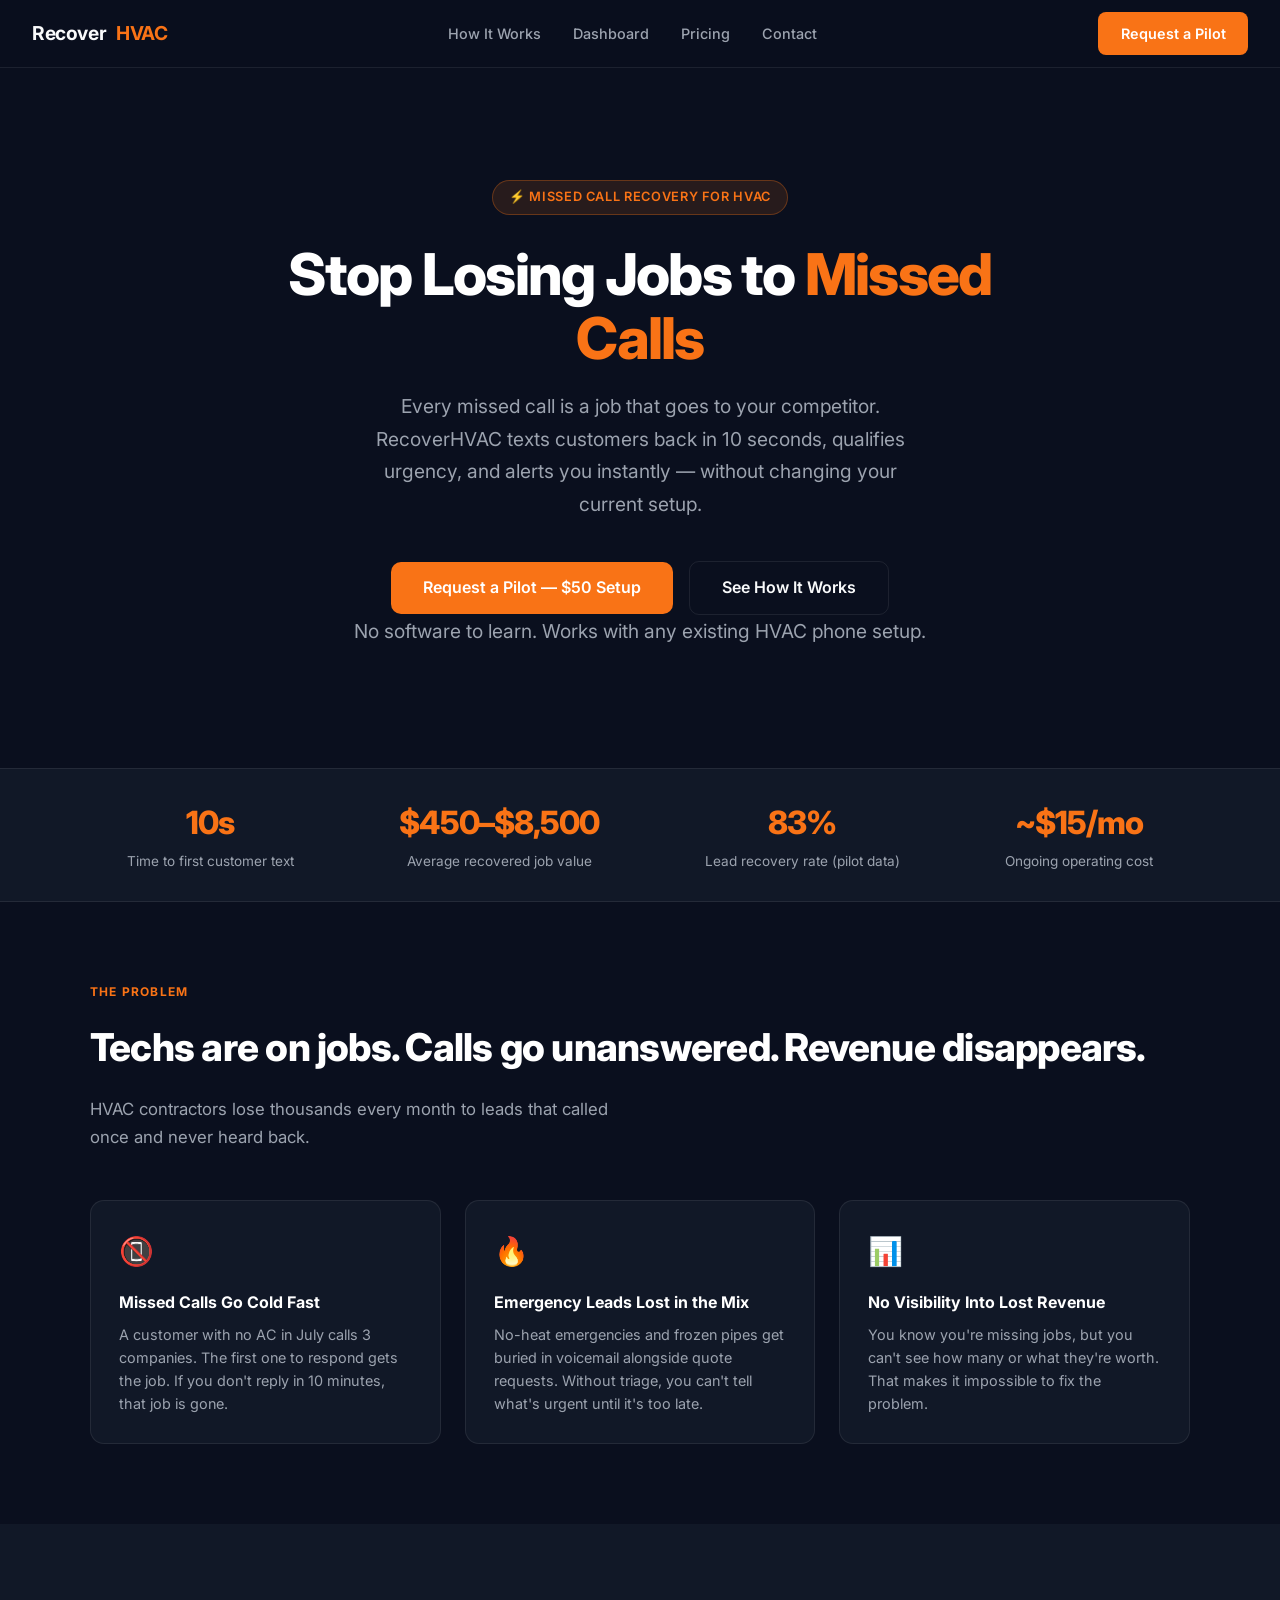
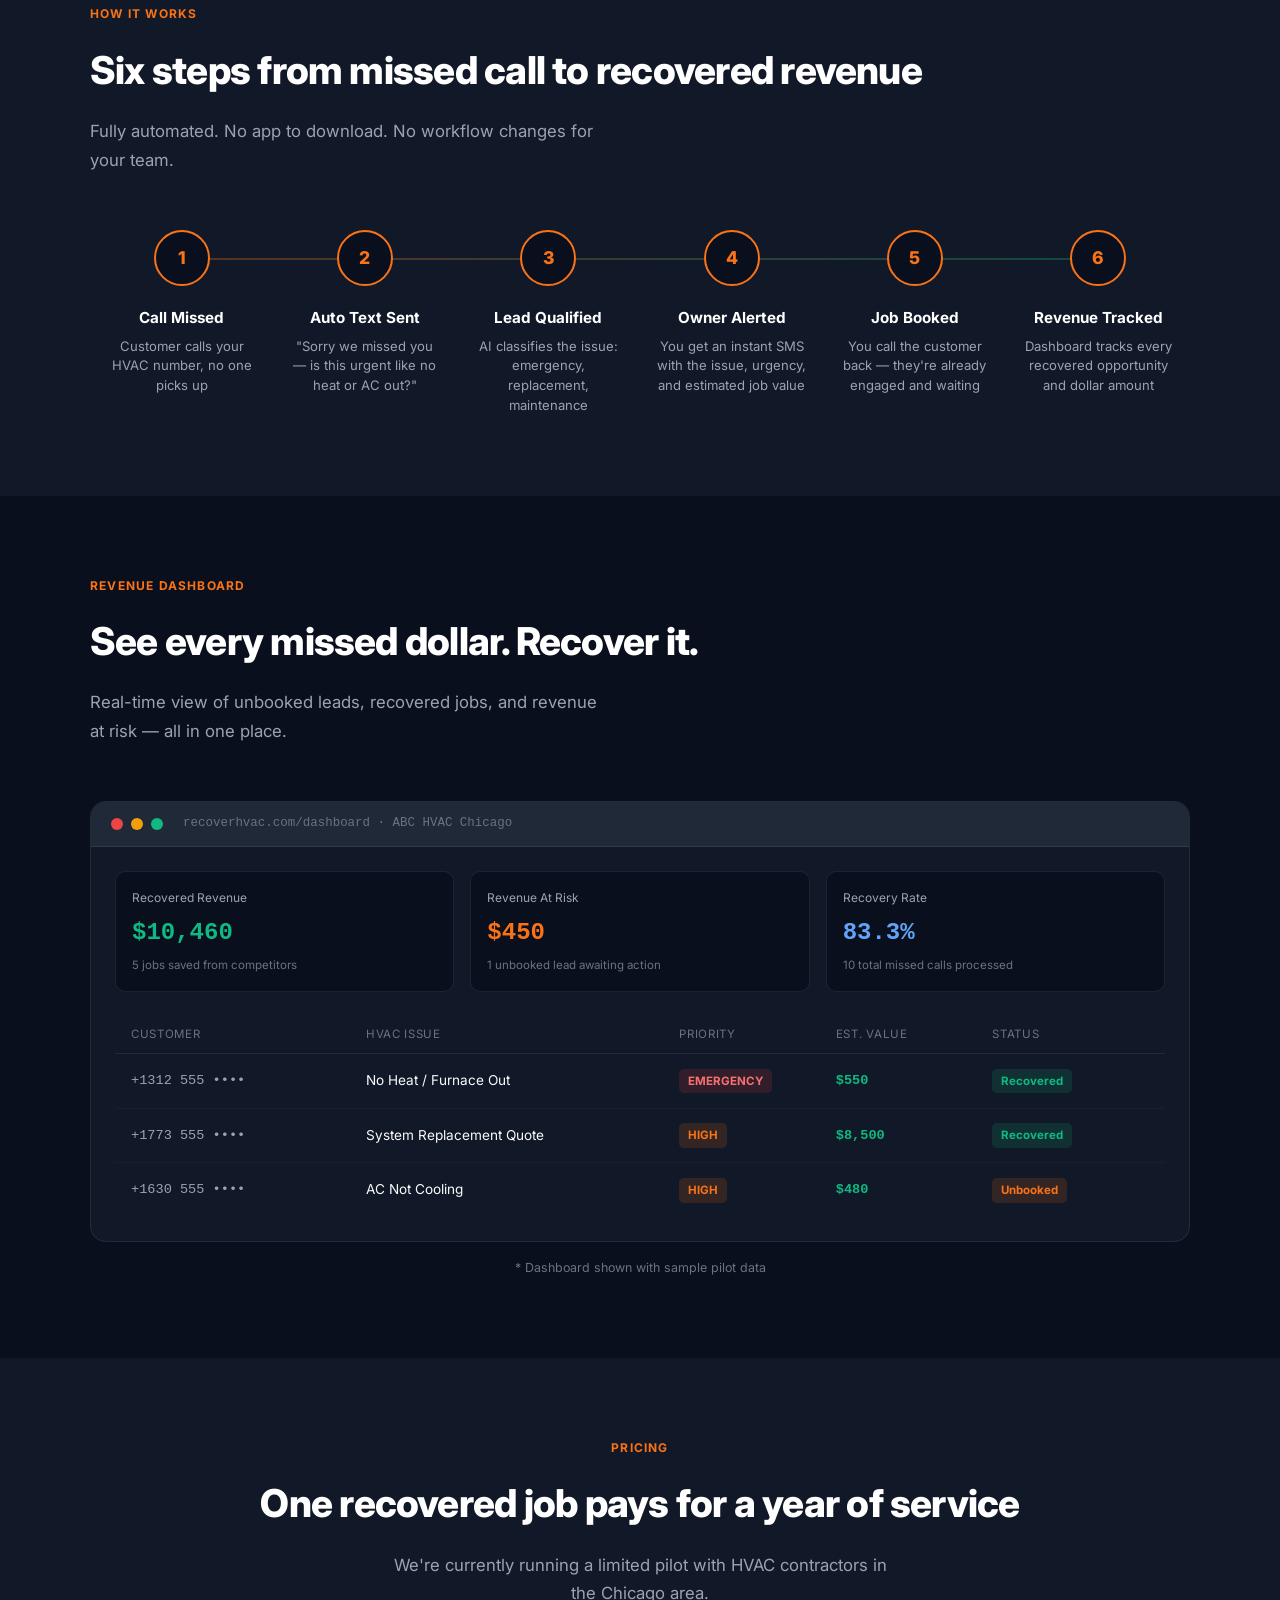
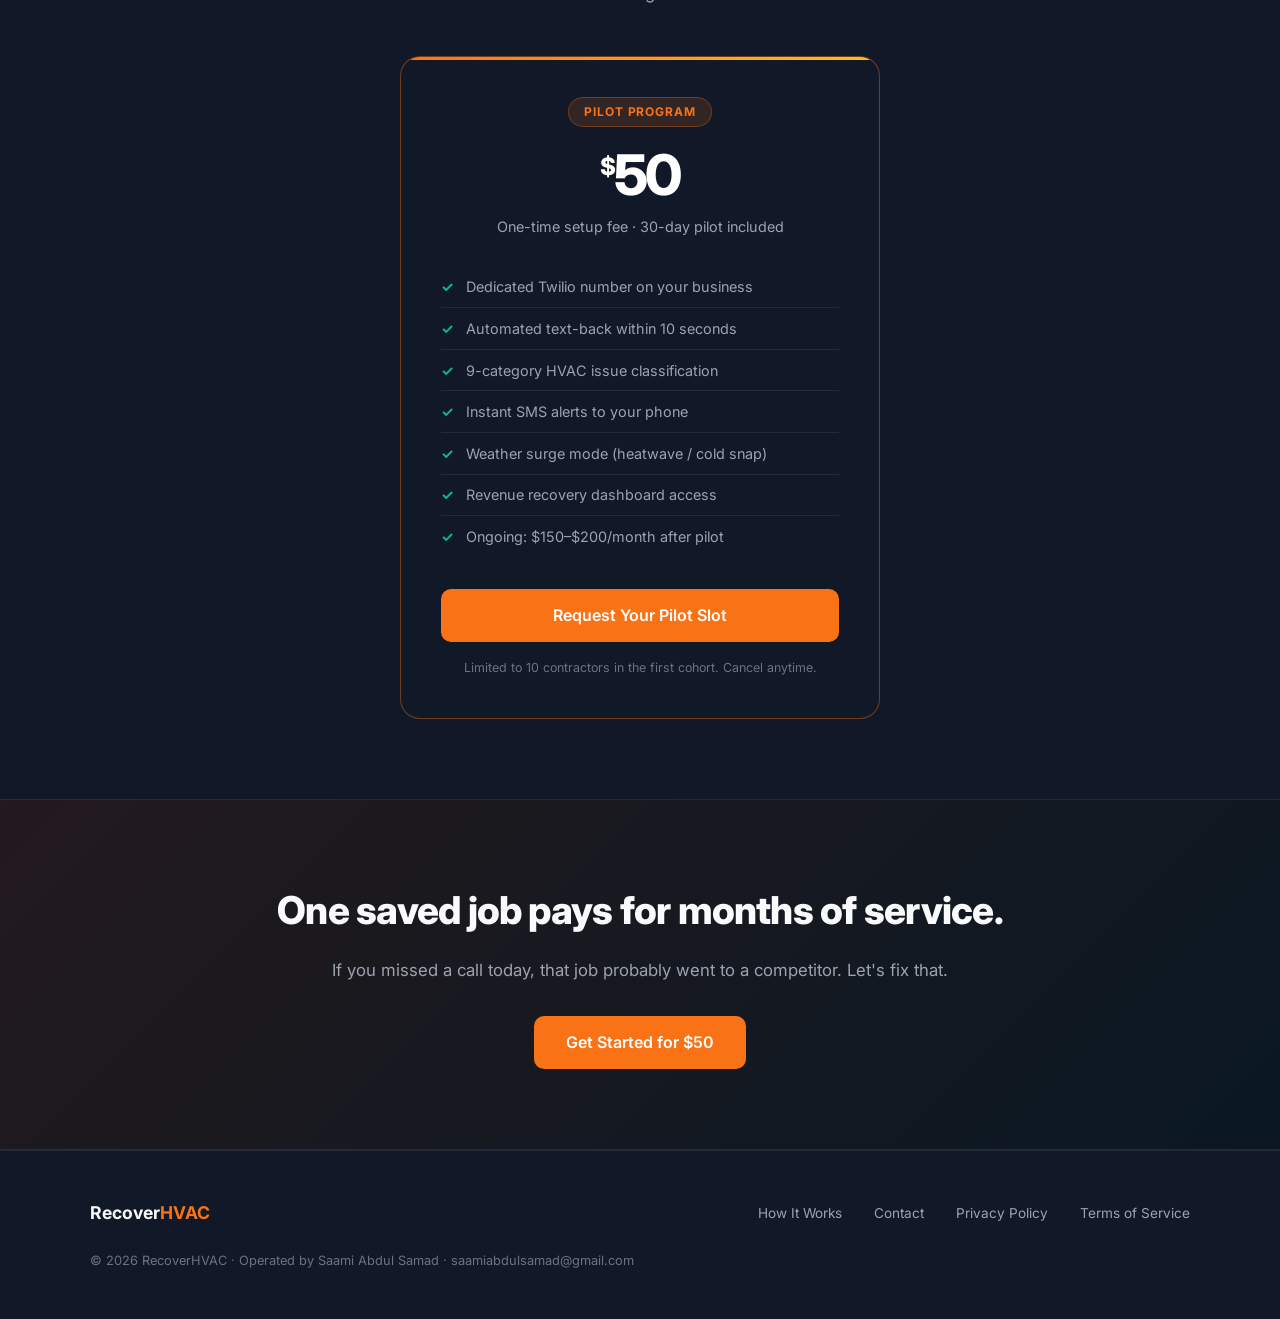
==== index.html @ 6b8c9f1f "Initial commit: RecoverHVAC marketing site" ====
<!DOCTYPE html>
<html lang="en">
<head>
  <meta charset="UTF-8">
  <meta name="viewport" content="width=device-width, initial-scale=1.0">
  <title>RecoverHVAC — Stop Losing Jobs to Missed Calls</title>
  <meta name="description" content="Automated missed call recovery and lead triage for HVAC contractors. Text customers back in 10 seconds, qualify urgency, and track recovered revenue.">
  <link rel="preconnect" href="https://fonts.googleapis.com">
  <link rel="preconnect" href="https://fonts.gstatic.com" crossorigin>
  <link href="https://fonts.googleapis.com/css2?family=Inter:wght@400;500;600;700;800&display=swap" rel="stylesheet">
  <link rel="stylesheet" href="css/style.css">
</head>
<body>

<!-- NAV -->
<nav>
  <a href="/" class="nav-logo">Recover<span class="dot">HVAC</span></a>
  <ul class="nav-links">
    <li><a href="#how-it-works">How It Works</a></li>
    <li><a href="#dashboard">Dashboard</a></li>
    <li><a href="#pricing">Pricing</a></li>
    <li><a href="contact.html">Contact</a></li>
  </ul>
  <a href="contact.html" class="btn btn-primary">Request a Pilot</a>
</nav>

<!-- HERO -->
<section class="hero">
  <div class="hero-badge">⚡ Missed Call Recovery for HVAC</div>
  <h1>Stop Losing Jobs to <span>Missed Calls</span></h1>
  <p>Every missed call is a job that goes to your competitor. RecoverHVAC texts customers back in 10 seconds, qualifies urgency, and alerts you instantly — without changing your current setup.</p>
  <div class="hero-cta">
    <a href="contact.html" class="btn btn-primary btn-lg">Request a Pilot — $50 Setup</a>
    <a href="#how-it-works" class="btn btn-outline btn-lg">See How It Works</a>
  </div>
  <p class="hero-note">No software to learn. Works with any existing HVAC phone setup.</p>
</section>

<!-- STATS -->
<div class="stats-bar">
  <div class="stats-inner">
    <div class="stat">
      <div class="stat-value">10s</div>
      <div class="stat-label">Time to first customer text</div>
    </div>
    <div class="stat">
      <div class="stat-value">$450–$8,500</div>
      <div class="stat-label">Average recovered job value</div>
    </div>
    <div class="stat">
      <div class="stat-value">83%</div>
      <div class="stat-label">Lead recovery rate (pilot data)</div>
    </div>
    <div class="stat">
      <div class="stat-value">~$15/mo</div>
      <div class="stat-label">Ongoing operating cost</div>
    </div>
  </div>
</div>

<!-- PROBLEM -->
<section>
  <div class="container">
    <p class="section-label">The Problem</p>
    <h2 class="section-title">Techs are on jobs. Calls go unanswered. Revenue disappears.</h2>
    <p class="section-sub">HVAC contractors lose thousands every month to leads that called once and never heard back.</p>

    <div class="problem-grid">
      <div class="problem-card">
        <div class="problem-icon">📵</div>
        <h3>Missed Calls Go Cold Fast</h3>
        <p>A customer with no AC in July calls 3 companies. The first one to respond gets the job. If you don't reply in 10 minutes, that job is gone.</p>
      </div>
      <div class="problem-card">
        <div class="problem-icon">🔥</div>
        <h3>Emergency Leads Lost in the Mix</h3>
        <p>No-heat emergencies and frozen pipes get buried in voicemail alongside quote requests. Without triage, you can't tell what's urgent until it's too late.</p>
      </div>
      <div class="problem-card">
        <div class="problem-icon">📊</div>
        <h3>No Visibility Into Lost Revenue</h3>
        <p>You know you're missing jobs, but you can't see how many or what they're worth. That makes it impossible to fix the problem.</p>
      </div>
    </div>
  </div>
</section>

<!-- HOW IT WORKS -->
<section class="how-bg" id="how-it-works">
  <div class="container">
    <p class="section-label">How It Works</p>
    <h2 class="section-title">Six steps from missed call to recovered revenue</h2>
    <p class="section-sub">Fully automated. No app to download. No workflow changes for your team.</p>

    <div class="steps">
      <div class="step">
        <div class="step-num">1</div>
        <h3>Call Missed</h3>
        <p>Customer calls your HVAC number, no one picks up</p>
      </div>
      <div class="step">
        <div class="step-num">2</div>
        <h3>Auto Text Sent</h3>
        <p>"Sorry we missed you — is this urgent like no heat or AC out?"</p>
      </div>
      <div class="step">
        <div class="step-num">3</div>
        <h3>Lead Qualified</h3>
        <p>AI classifies the issue: emergency, replacement, maintenance</p>
      </div>
      <div class="step">
        <div class="step-num">4</div>
        <h3>Owner Alerted</h3>
        <p>You get an instant SMS with the issue, urgency, and estimated job value</p>
      </div>
      <div class="step">
        <div class="step-num">5</div>
        <h3>Job Booked</h3>
        <p>You call the customer back — they're already engaged and waiting</p>
      </div>
      <div class="step">
        <div class="step-num">6</div>
        <h3>Revenue Tracked</h3>
        <p>Dashboard tracks every recovered opportunity and dollar amount</p>
      </div>
    </div>
  </div>
</section>

<!-- DASHBOARD PREVIEW -->
<section id="dashboard">
  <div class="container">
    <p class="section-label">Revenue Dashboard</p>
    <h2 class="section-title">See every missed dollar. Recover it.</h2>
    <p class="section-sub">Real-time view of unbooked leads, recovered jobs, and revenue at risk — all in one place.</p>

    <div class="dashboard-preview">
      <div class="dashboard-bar">
        <div class="dot-red"></div>
        <div class="dot-yellow"></div>
        <div class="dot-green"></div>
        <span class="dashboard-url">recoverhvac.com/dashboard · ABC HVAC Chicago</span>
      </div>
      <div class="dashboard-content">
        <div class="dash-metrics">
          <div class="dash-metric">
            <div class="dash-metric-label">Recovered Revenue</div>
            <div class="dash-metric-value green">$10,460</div>
            <div class="dash-metric-sub">5 jobs saved from competitors</div>
          </div>
          <div class="dash-metric">
            <div class="dash-metric-label">Revenue At Risk</div>
            <div class="dash-metric-value orange">$450</div>
            <div class="dash-metric-sub">1 unbooked lead awaiting action</div>
          </div>
          <div class="dash-metric">
            <div class="dash-metric-label">Recovery Rate</div>
            <div class="dash-metric-value blue">83.3%</div>
            <div class="dash-metric-sub">10 total missed calls processed</div>
          </div>
        </div>

        <div class="dash-table-header">
          <span>Customer</span>
          <span>HVAC Issue</span>
          <span>Priority</span>
          <span>Est. Value</span>
          <span>Status</span>
        </div>
        <div class="dash-row">
          <span class="dash-phone">+1312 555 ••••</span>
          <span>No Heat / Furnace Out</span>
          <span><span class="tag tag-emergency">EMERGENCY</span></span>
          <span class="dash-value">$550</span>
          <span><span class="tag tag-recovered">Recovered</span></span>
        </div>
        <div class="dash-row">
          <span class="dash-phone">+1773 555 ••••</span>
          <span>System Replacement Quote</span>
          <span><span class="tag tag-high">HIGH</span></span>
          <span class="dash-value">$8,500</span>
          <span><span class="tag tag-recovered">Recovered</span></span>
        </div>
        <div class="dash-row">
          <span class="dash-phone">+1630 555 ••••</span>
          <span>AC Not Cooling</span>
          <span><span class="tag tag-high">HIGH</span></span>
          <span class="dash-value">$480</span>
          <span><span class="tag tag-unbooked">Unbooked</span></span>
        </div>
      </div>
    </div>
    <p class="demo-label">* Dashboard shown with sample pilot data</p>
  </div>
</section>

<!-- PRICING -->
<section id="pricing" style="background: var(--navy-2);">
  <div class="container" style="text-align:center;">
    <p class="section-label">Pricing</p>
    <h2 class="section-title">One recovered job pays for a year of service</h2>
    <p class="section-sub" style="margin:0 auto;">We're currently running a limited pilot with HVAC contractors in the Chicago area.</p>

    <div class="pricing-card">
      <div class="pricing-badge">Pilot Program</div>
      <div class="pricing-price"><sup>$</sup>50</div>
      <p class="pricing-desc">One-time setup fee · 30-day pilot included</p>
      <ul class="pricing-features">
        <li>Dedicated Twilio number on your business</li>
        <li>Automated text-back within 10 seconds</li>
        <li>9-category HVAC issue classification</li>
        <li>Instant SMS alerts to your phone</li>
        <li>Weather surge mode (heatwave / cold snap)</li>
        <li>Revenue recovery dashboard access</li>
        <li>Ongoing: $150–$200/month after pilot</li>
      </ul>
      <a href="contact.html" class="btn btn-primary btn-lg" style="width:100%;text-align:center;display:block;">Request Your Pilot Slot</a>
      <p class="pricing-note">Limited to 10 contractors in the first cohort. Cancel anytime.</p>
    </div>
  </div>
</section>

<!-- CTA -->
<section class="cta-section">
  <div class="container">
    <h2>One saved job pays for months of service.</h2>
    <p>If you missed a call today, that job probably went to a competitor. Let's fix that.</p>
    <a href="contact.html" class="btn btn-primary btn-lg">Get Started for $50</a>
  </div>
</section>

<!-- FOOTER -->
<footer>
  <div class="footer-inner">
    <div class="footer-logo">Recover<span style="color:var(--orange)">HVAC</span></div>
    <ul class="footer-links">
      <li><a href="#how-it-works">How It Works</a></li>
      <li><a href="contact.html">Contact</a></li>
      <li><a href="privacy.html">Privacy Policy</a></li>
      <li><a href="terms.html">Terms of Service</a></li>
    </ul>
    <p class="footer-copy">© 2026 RecoverHVAC · Operated by Saami Abdul Samad · saamiabdulsamad@gmail.com</p>
  </div>
</footer>

</body>
</html>
---- css/style.css ----
/* RecoverHVAC — Professional SaaS Stylesheet */

:root {
  --navy: #0a0f1e;
  --navy-2: #111827;
  --navy-3: #1f2937;
  --border: rgba(255,255,255,0.08);
  --orange: #f97316;
  --orange-dark: #ea6c0a;
  --green: #10b981;
  --text: #f9fafb;
  --muted: #9ca3af;
  --subtle: #6b7280;
}

*, *::before, *::after { box-sizing: border-box; margin: 0; padding: 0; }

html { scroll-behavior: smooth; }

body {
  background: var(--navy);
  color: var(--text);
  font-family: 'Inter', -apple-system, BlinkMacSystemFont, 'Segoe UI', sans-serif;
  font-size: 16px;
  line-height: 1.6;
}

a { color: inherit; text-decoration: none; }
img { max-width: 100%; display: block; }

/* ── NAV ── */
nav {
  position: sticky;
  top: 0;
  z-index: 100;
  background: rgba(10,15,30,0.92);
  backdrop-filter: blur(16px);
  border-bottom: 1px solid var(--border);
  padding: 0 2rem;
  height: 68px;
  display: flex;
  align-items: center;
  justify-content: space-between;
}

.nav-logo {
  display: flex;
  align-items: center;
  gap: 0.6rem;
  font-size: 1.2rem;
  font-weight: 700;
  letter-spacing: -0.02em;
}

.nav-logo .dot { color: var(--orange); }

.nav-links {
  display: flex;
  align-items: center;
  gap: 2rem;
  list-style: none;
}

.nav-links a {
  color: var(--muted);
  font-size: 0.9rem;
  font-weight: 500;
  transition: color 0.2s;
}

.nav-links a:hover { color: var(--text); }

.btn {
  display: inline-block;
  padding: 0.6rem 1.4rem;
  border-radius: 8px;
  font-size: 0.9rem;
  font-weight: 600;
  cursor: pointer;
  transition: all 0.2s;
  border: none;
}

.btn-primary {
  background: var(--orange);
  color: #fff;
}

.btn-primary:hover { background: var(--orange-dark); transform: translateY(-1px); }

.btn-outline {
  background: transparent;
  border: 1px solid var(--border);
  color: var(--text);
}

.btn-outline:hover { border-color: rgba(255,255,255,0.25); }

.btn-lg {
  padding: 0.85rem 2rem;
  font-size: 1rem;
  border-radius: 10px;
}

/* ── HERO ── */
.hero {
  text-align: center;
  padding: 7rem 2rem 5rem;
  max-width: 860px;
  margin: 0 auto;
}

.hero-badge {
  display: inline-flex;
  align-items: center;
  gap: 0.5rem;
  background: rgba(249,115,22,0.12);
  border: 1px solid rgba(249,115,22,0.3);
  color: var(--orange);
  padding: 0.4rem 1rem;
  border-radius: 999px;
  font-size: 0.8rem;
  font-weight: 600;
  margin-bottom: 1.75rem;
  text-transform: uppercase;
  letter-spacing: 0.05em;
}

.hero h1 {
  font-size: clamp(2.4rem, 5vw, 3.6rem);
  font-weight: 800;
  line-height: 1.1;
  letter-spacing: -0.03em;
  margin-bottom: 1.25rem;
  color: #fff;
}

.hero h1 span { color: var(--orange); }

.hero p {
  font-size: 1.2rem;
  color: var(--muted);
  max-width: 580px;
  margin: 0 auto 2.5rem;
  line-height: 1.7;
}

.hero-cta {
  display: flex;
  align-items: center;
  justify-content: center;
  gap: 1rem;
  flex-wrap: wrap;
}

.hero-note {
  margin-top: 1.25rem;
  font-size: 0.8rem;
  color: var(--subtle);
}

/* ── STATS BAR ── */
.stats-bar {
  border-top: 1px solid var(--border);
  border-bottom: 1px solid var(--border);
  background: var(--navy-2);
  padding: 1.75rem 2rem;
}

.stats-inner {
  max-width: 1100px;
  margin: 0 auto;
  display: flex;
  justify-content: space-around;
  flex-wrap: wrap;
  gap: 2rem;
}

.stat {
  text-align: center;
}

.stat-value {
  font-size: 2rem;
  font-weight: 800;
  color: var(--orange);
  letter-spacing: -0.03em;
}

.stat-label {
  font-size: 0.85rem;
  color: var(--muted);
  margin-top: 0.2rem;
}

/* ── SECTIONS ── */
section { padding: 5rem 2rem; }

.container { max-width: 1100px; margin: 0 auto; }

.section-label {
  font-size: 0.75rem;
  font-weight: 700;
  text-transform: uppercase;
  letter-spacing: 0.1em;
  color: var(--orange);
  margin-bottom: 1rem;
}

.section-title {
  font-size: clamp(1.8rem, 3vw, 2.4rem);
  font-weight: 800;
  letter-spacing: -0.02em;
  color: #fff;
  margin-bottom: 1rem;
}

.section-sub {
  font-size: 1.05rem;
  color: var(--muted);
  max-width: 520px;
  line-height: 1.7;
}

/* ── PROBLEM ── */
.problem-grid {
  display: grid;
  grid-template-columns: repeat(auto-fit, minmax(280px, 1fr));
  gap: 1.5rem;
  margin-top: 3rem;
}

.problem-card {
  background: var(--navy-2);
  border: 1px solid var(--border);
  border-radius: 14px;
  padding: 1.75rem;
  transition: border-color 0.2s;
}

.problem-card:hover { border-color: rgba(249,115,22,0.3); }

.problem-icon {
  font-size: 1.75rem;
  margin-bottom: 1rem;
}

.problem-card h3 {
  font-size: 1rem;
  font-weight: 700;
  margin-bottom: 0.5rem;
  color: #fff;
}

.problem-card p {
  font-size: 0.9rem;
  color: var(--muted);
  line-height: 1.6;
}

/* ── HOW IT WORKS ── */
.how-bg { background: var(--navy-2); }

.steps {
  display: grid;
  grid-template-columns: repeat(auto-fit, minmax(160px, 1fr));
  gap: 0;
  margin-top: 3.5rem;
  position: relative;
}

.steps::before {
  content: '';
  position: absolute;
  top: 28px;
  left: 10%;
  right: 10%;
  height: 2px;
  background: linear-gradient(90deg, var(--orange), var(--green));
  opacity: 0.3;
}

.step {
  text-align: center;
  padding: 0 1rem;
  position: relative;
}

.step-num {
  width: 56px;
  height: 56px;
  border-radius: 50%;
  background: var(--navy);
  border: 2px solid var(--orange);
  display: flex;
  align-items: center;
  justify-content: center;
  font-size: 1.1rem;
  font-weight: 800;
  color: var(--orange);
  margin: 0 auto 1.25rem;
  position: relative;
  z-index: 1;
}

.step h3 {
  font-size: 0.95rem;
  font-weight: 700;
  color: #fff;
  margin-bottom: 0.4rem;
}

.step p {
  font-size: 0.82rem;
  color: var(--muted);
  line-height: 1.5;
}

/* ── DASHBOARD PREVIEW ── */
.dashboard-preview {
  margin-top: 3.5rem;
  border: 1px solid var(--border);
  border-radius: 16px;
  overflow: hidden;
  background: var(--navy-2);
}

.dashboard-bar {
  background: var(--navy-3);
  padding: 0.75rem 1.25rem;
  display: flex;
  align-items: center;
  gap: 0.5rem;
  border-bottom: 1px solid var(--border);
}

.dot-red { width: 12px; height: 12px; border-radius: 50%; background: #ef4444; }
.dot-yellow { width: 12px; height: 12px; border-radius: 50%; background: #f59e0b; }
.dot-green { width: 12px; height: 12px; border-radius: 50%; background: #10b981; }

.dashboard-url {
  font-size: 0.78rem;
  color: var(--subtle);
  font-family: monospace;
  margin-left: 0.75rem;
}

.dashboard-content {
  padding: 1.5rem;
}

.dash-metrics {
  display: grid;
  grid-template-columns: repeat(3, 1fr);
  gap: 1rem;
  margin-bottom: 1.5rem;
}

.dash-metric {
  background: var(--navy);
  border: 1px solid var(--border);
  border-radius: 10px;
  padding: 1rem;
}

.dash-metric-label { font-size: 0.75rem; color: var(--muted); margin-bottom: 0.4rem; }
.dash-metric-value { font-size: 1.5rem; font-weight: 800; font-family: monospace; }
.dash-metric-value.green { color: var(--green); }
.dash-metric-value.orange { color: var(--orange); }
.dash-metric-value.blue { color: #60a5fa; }
.dash-metric-sub { font-size: 0.72rem; color: var(--subtle); margin-top: 0.25rem; }

.dash-table-header {
  display: grid;
  grid-template-columns: 1.5fr 2fr 1fr 1fr 1fr;
  padding: 0.6rem 1rem;
  border-bottom: 1px solid var(--border);
  font-size: 0.72rem;
  text-transform: uppercase;
  letter-spacing: 0.06em;
  color: var(--subtle);
}

.dash-row {
  display: grid;
  grid-template-columns: 1.5fr 2fr 1fr 1fr 1fr;
  padding: 0.9rem 1rem;
  border-bottom: 1px solid rgba(255,255,255,0.03);
  font-size: 0.85rem;
  align-items: center;
}

.dash-row:last-child { border-bottom: none; }

.dash-phone { font-family: monospace; color: var(--muted); }

.tag {
  display: inline-block;
  padding: 0.2rem 0.55rem;
  border-radius: 5px;
  font-size: 0.72rem;
  font-weight: 700;
}

.tag-emergency { background: rgba(239,68,68,0.15); color: #f87171; }
.tag-high { background: rgba(249,115,22,0.15); color: var(--orange); }
.tag-med { background: rgba(96,165,250,0.15); color: #60a5fa; }
.tag-recovered { background: rgba(16,185,129,0.15); color: var(--green); }
.tag-unbooked { background: rgba(249,115,22,0.15); color: var(--orange); }

.dash-value { color: var(--green); font-family: monospace; font-weight: 600; }

.demo-label {
  text-align: center;
  margin-top: 1rem;
  font-size: 0.78rem;
  color: var(--subtle);
}

/* ── PRICING ── */
.pricing-card {
  max-width: 480px;
  margin: 3rem auto 0;
  background: var(--navy-2);
  border: 1px solid rgba(249,115,22,0.4);
  border-radius: 20px;
  padding: 2.5rem;
  text-align: center;
  position: relative;
  overflow: hidden;
}

.pricing-card::before {
  content: '';
  position: absolute;
  top: 0; left: 0; right: 0;
  height: 3px;
  background: linear-gradient(90deg, var(--orange), #fbbf24);
}

.pricing-badge {
  display: inline-block;
  background: rgba(249,115,22,0.15);
  border: 1px solid rgba(249,115,22,0.3);
  color: var(--orange);
  font-size: 0.75rem;
  font-weight: 700;
  text-transform: uppercase;
  letter-spacing: 0.08em;
  padding: 0.3rem 0.9rem;
  border-radius: 999px;
  margin-bottom: 1.25rem;
}

.pricing-price {
  font-size: 3.5rem;
  font-weight: 800;
  color: #fff;
  letter-spacing: -0.04em;
  line-height: 1;
}

.pricing-price sup { font-size: 1.5rem; vertical-align: super; }

.pricing-desc {
  color: var(--muted);
  font-size: 0.9rem;
  margin: 0.75rem 0 1.75rem;
}

.pricing-features {
  list-style: none;
  text-align: left;
  margin-bottom: 2rem;
}

.pricing-features li {
  padding: 0.55rem 0;
  font-size: 0.9rem;
  color: var(--muted);
  display: flex;
  align-items: center;
  gap: 0.75rem;
  border-bottom: 1px solid var(--border);
}

.pricing-features li:last-child { border-bottom: none; }
.pricing-features li::before { content: '✓'; color: var(--green); font-weight: 700; flex-shrink: 0; }

.pricing-note { font-size: 0.78rem; color: var(--subtle); margin-top: 1rem; }

/* ── CTA SECTION ── */
.cta-section {
  background: linear-gradient(135deg, rgba(249,115,22,0.1), rgba(16,185,129,0.05));
  border-top: 1px solid var(--border);
  border-bottom: 1px solid var(--border);
  text-align: center;
}

.cta-section h2 {
  font-size: clamp(1.8rem, 3vw, 2.4rem);
  font-weight: 800;
  letter-spacing: -0.02em;
  margin-bottom: 1rem;
}

.cta-section p { color: var(--muted); font-size: 1.05rem; margin-bottom: 2rem; }

/* ── FOOTER ── */
footer {
  background: var(--navy-2);
  border-top: 1px solid var(--border);
  padding: 3rem 2rem;
}

.footer-inner {
  max-width: 1100px;
  margin: 0 auto;
  display: flex;
  justify-content: space-between;
  align-items: center;
  flex-wrap: wrap;
  gap: 1.5rem;
}

.footer-logo {
  font-size: 1.1rem;
  font-weight: 700;
}

.footer-links {
  display: flex;
  gap: 2rem;
  list-style: none;
}

.footer-links a { font-size: 0.85rem; color: var(--muted); transition: color 0.2s; }
.footer-links a:hover { color: var(--text); }

.footer-copy { font-size: 0.8rem; color: var(--subtle); }

/* ── CONTACT FORM ── */
.contact-form {
  max-width: 520px;
  margin: 3rem auto 0;
  background: var(--navy-2);
  border: 1px solid var(--border);
  border-radius: 16px;
  padding: 2.5rem;
}

.form-group { margin-bottom: 1.25rem; }

.form-group label {
  display: block;
  font-size: 0.85rem;
  font-weight: 600;
  margin-bottom: 0.4rem;
  color: var(--text);
}

.form-group input,
.form-group select,
.form-group textarea {
  width: 100%;
  background: var(--navy);
  border: 1px solid var(--border);
  border-radius: 8px;
  padding: 0.7rem 1rem;
  color: var(--text);
  font-size: 0.9rem;
  transition: border-color 0.2s;
  font-family: inherit;
}

.form-group input:focus,
.form-group select:focus,
.form-group textarea:focus {
  outline: none;
  border-color: var(--orange);
}

.form-group textarea { resize: vertical; min-height: 100px; }

/* ── INNER PAGE ── */
.page-hero {
  padding: 5rem 2rem 3rem;
  max-width: 800px;
  margin: 0 auto;
}

.prose h2 { font-size: 1.3rem; font-weight: 700; margin: 2rem 0 0.75rem; color: #fff; }
.prose p { color: var(--muted); font-size: 0.95rem; line-height: 1.75; margin-bottom: 1rem; }
.prose ul { padding-left: 1.5rem; color: var(--muted); font-size: 0.95rem; line-height: 1.9; }

/* ── RESPONSIVE ── */
@media (max-width: 768px) {
  .nav-links { display: none; }
  .steps::before { display: none; }
  .dash-metrics { grid-template-columns: 1fr; }
  .dash-table-header, .dash-row { grid-template-columns: 1fr 1fr 1fr; }
  .dash-table-header span:nth-child(4),
  .dash-table-header span:nth-child(5),
  .dash-row span:nth-child(4),
  .dash-row span:nth-child(5) { display: none; }
  .footer-inner { flex-direction: column; text-align: center; }
}
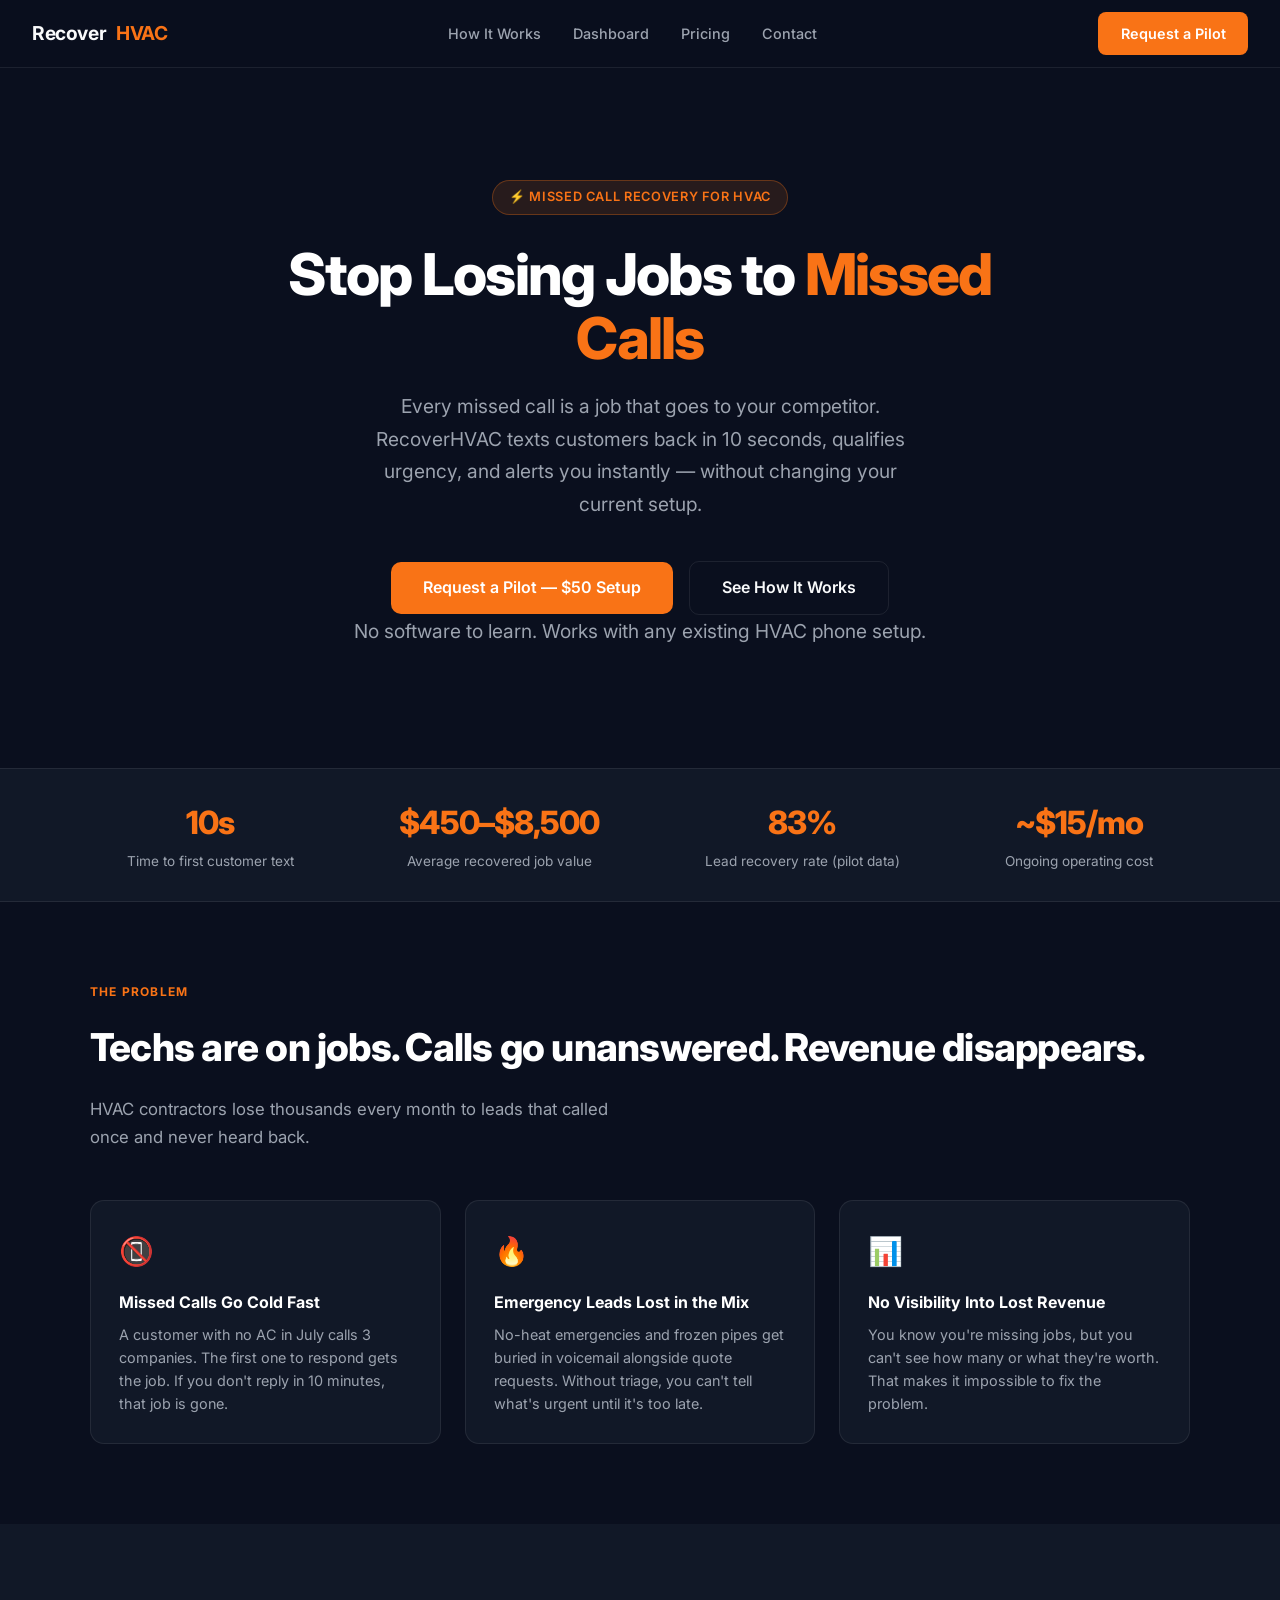
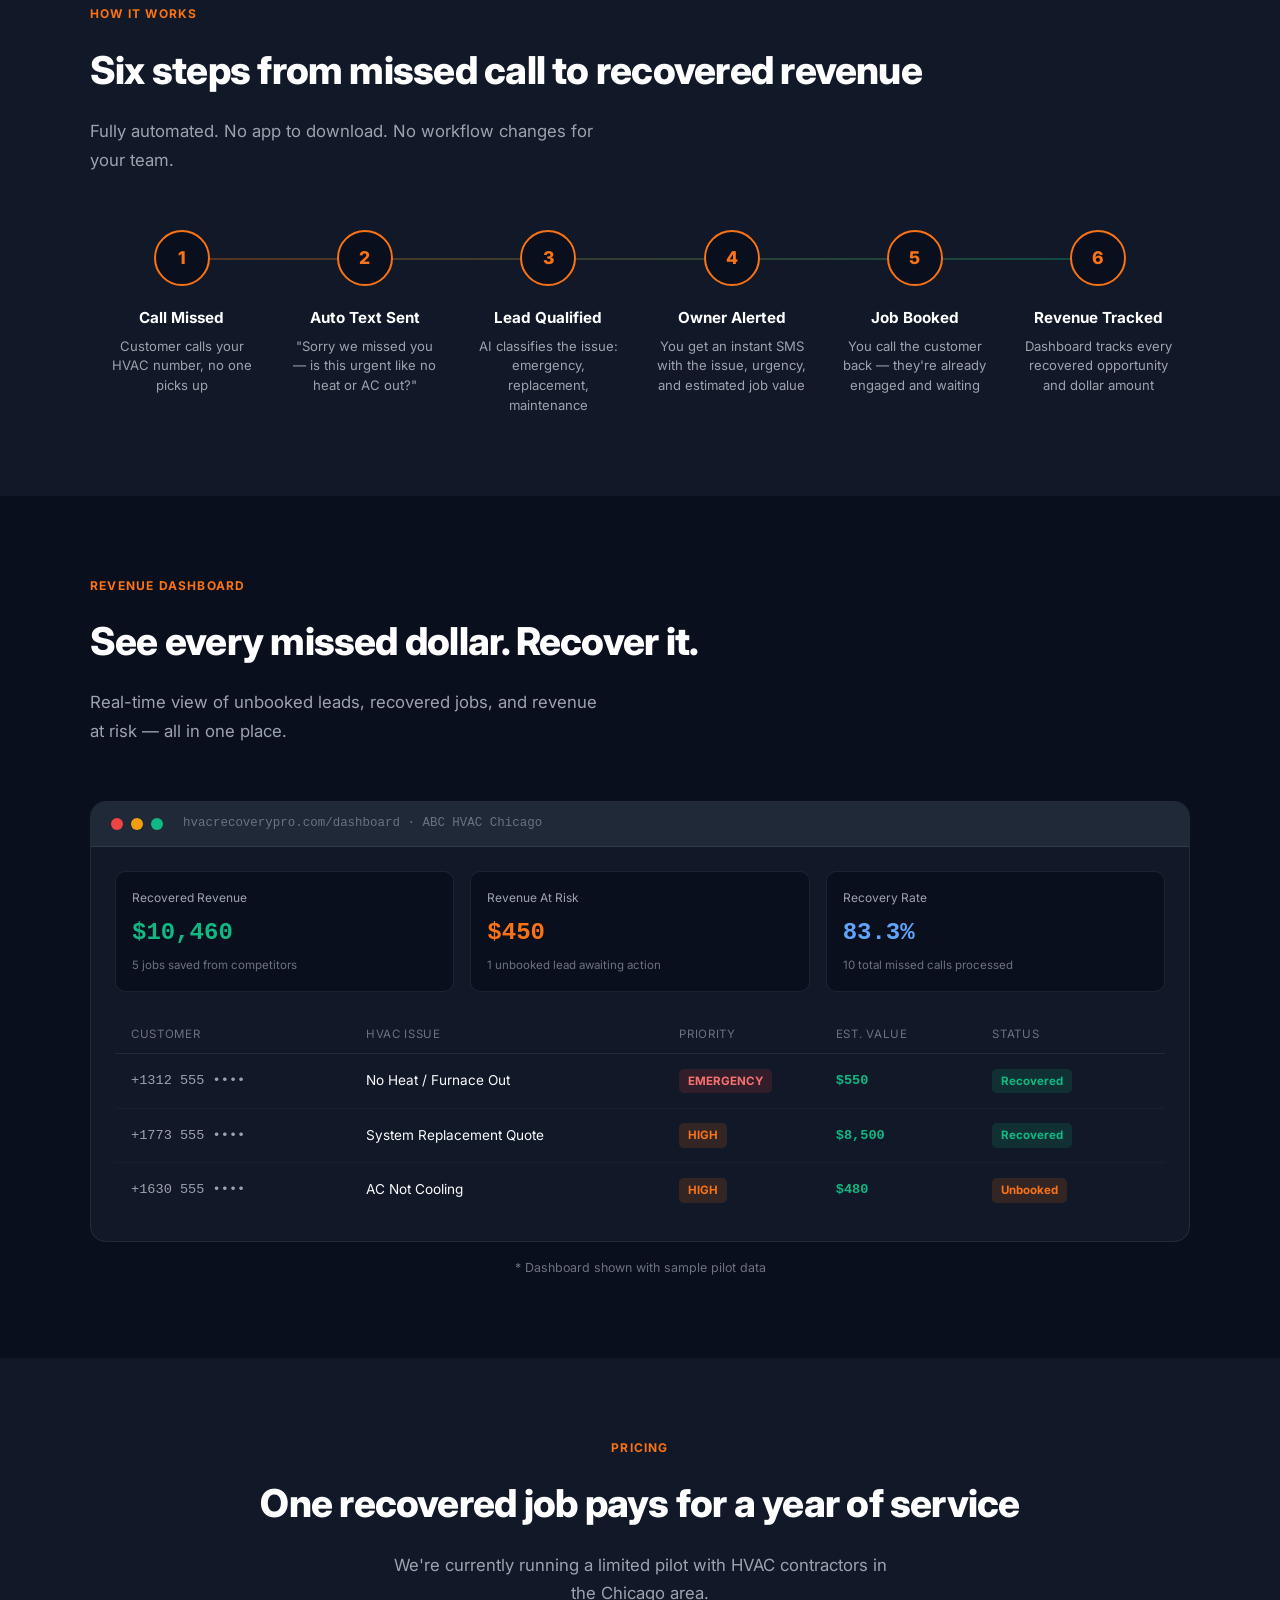
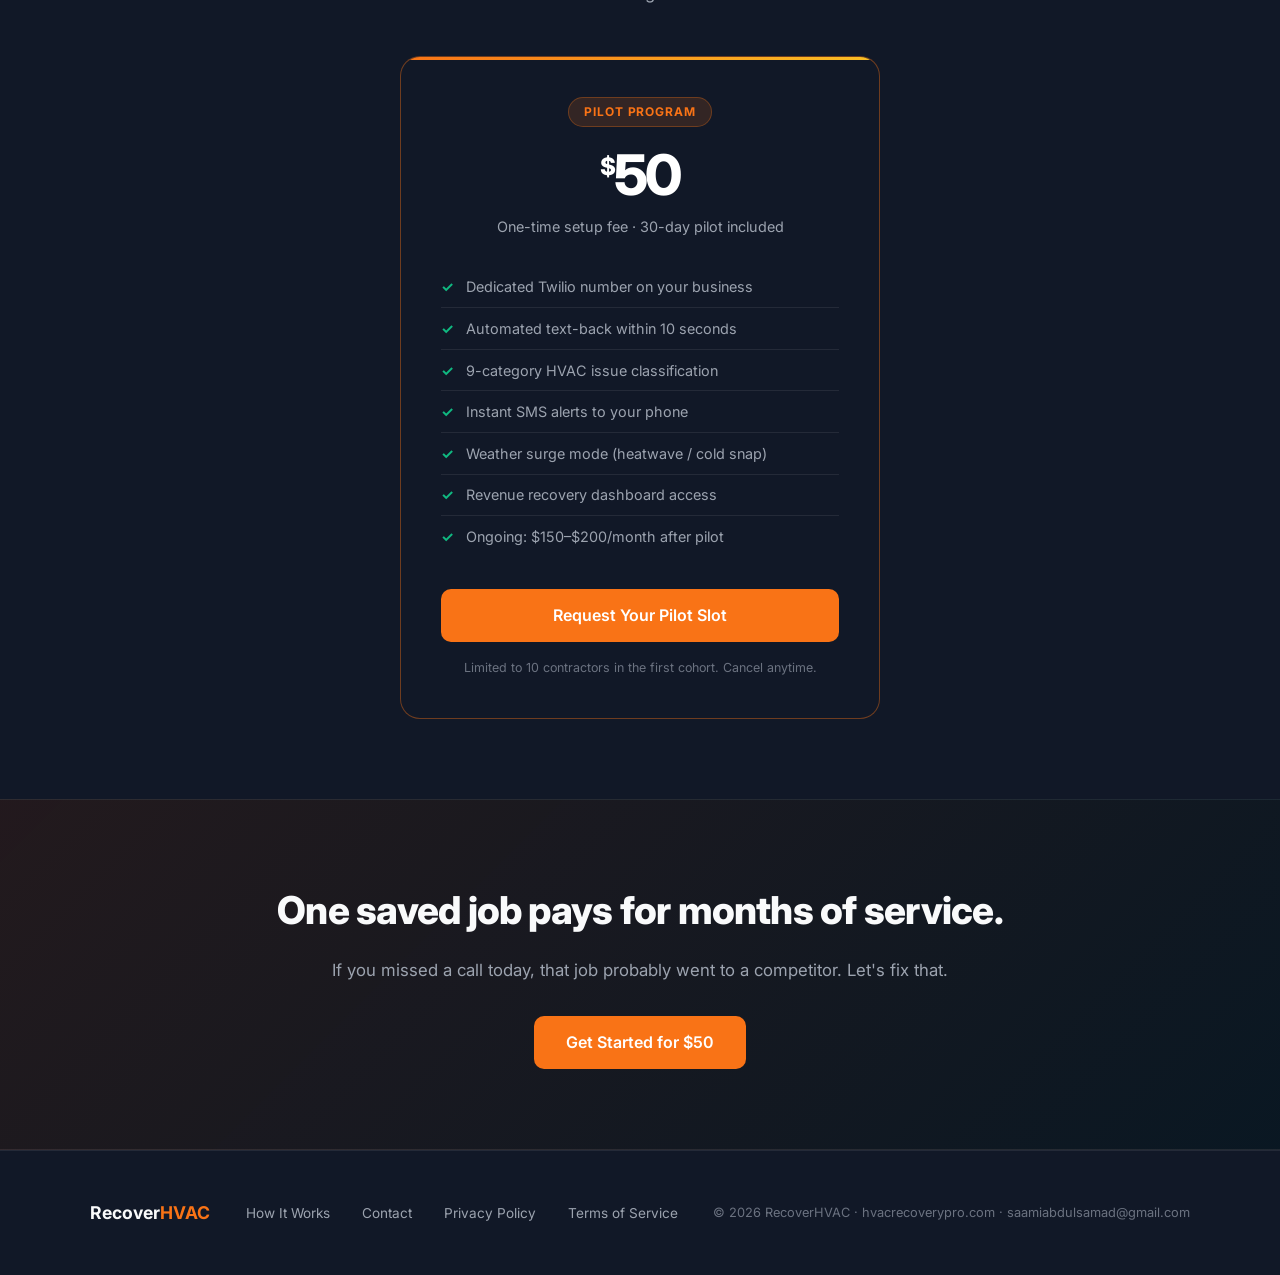
==== commit 59008350: "Update site with real domain hvacrecoverypro.com" ====
--- a/index.html
+++ b/index.html
@@ -5,6 +5,7 @@
   <meta name="viewport" content="width=device-width, initial-scale=1.0">
   <title>RecoverHVAC — Stop Losing Jobs to Missed Calls</title>
   <meta name="description" content="Automated missed call recovery and lead triage for HVAC contractors. Text customers back in 10 seconds, qualify urgency, and track recovered revenue.">
+  <link rel="canonical" href="https://hvacrecoverypro.com">
   <link rel="preconnect" href="https://fonts.googleapis.com">
   <link rel="preconnect" href="https://fonts.gstatic.com" crossorigin>
   <link href="https://fonts.googleapis.com/css2?family=Inter:wght@400;500;600;700;800&display=swap" rel="stylesheet">
@@ -139,7 +140,7 @@
         <div class="dot-red"></div>
         <div class="dot-yellow"></div>
         <div class="dot-green"></div>
-        <span class="dashboard-url">recoverhvac.com/dashboard · ABC HVAC Chicago</span>
+        <span class="dashboard-url">hvacrecoverypro.com/dashboard · ABC HVAC Chicago</span>
       </div>
       <div class="dashboard-content">
         <div class="dash-metrics">
@@ -239,7 +240,7 @@
       <li><a href="privacy.html">Privacy Policy</a></li>
       <li><a href="terms.html">Terms of Service</a></li>
     </ul>
-    <p class="footer-copy">© 2026 RecoverHVAC · Operated by Saami Abdul Samad · saamiabdulsamad@gmail.com</p>
+    <p class="footer-copy">© 2026 RecoverHVAC · hvacrecoverypro.com · saamiabdulsamad@gmail.com</p>
   </div>
 </footer>
 
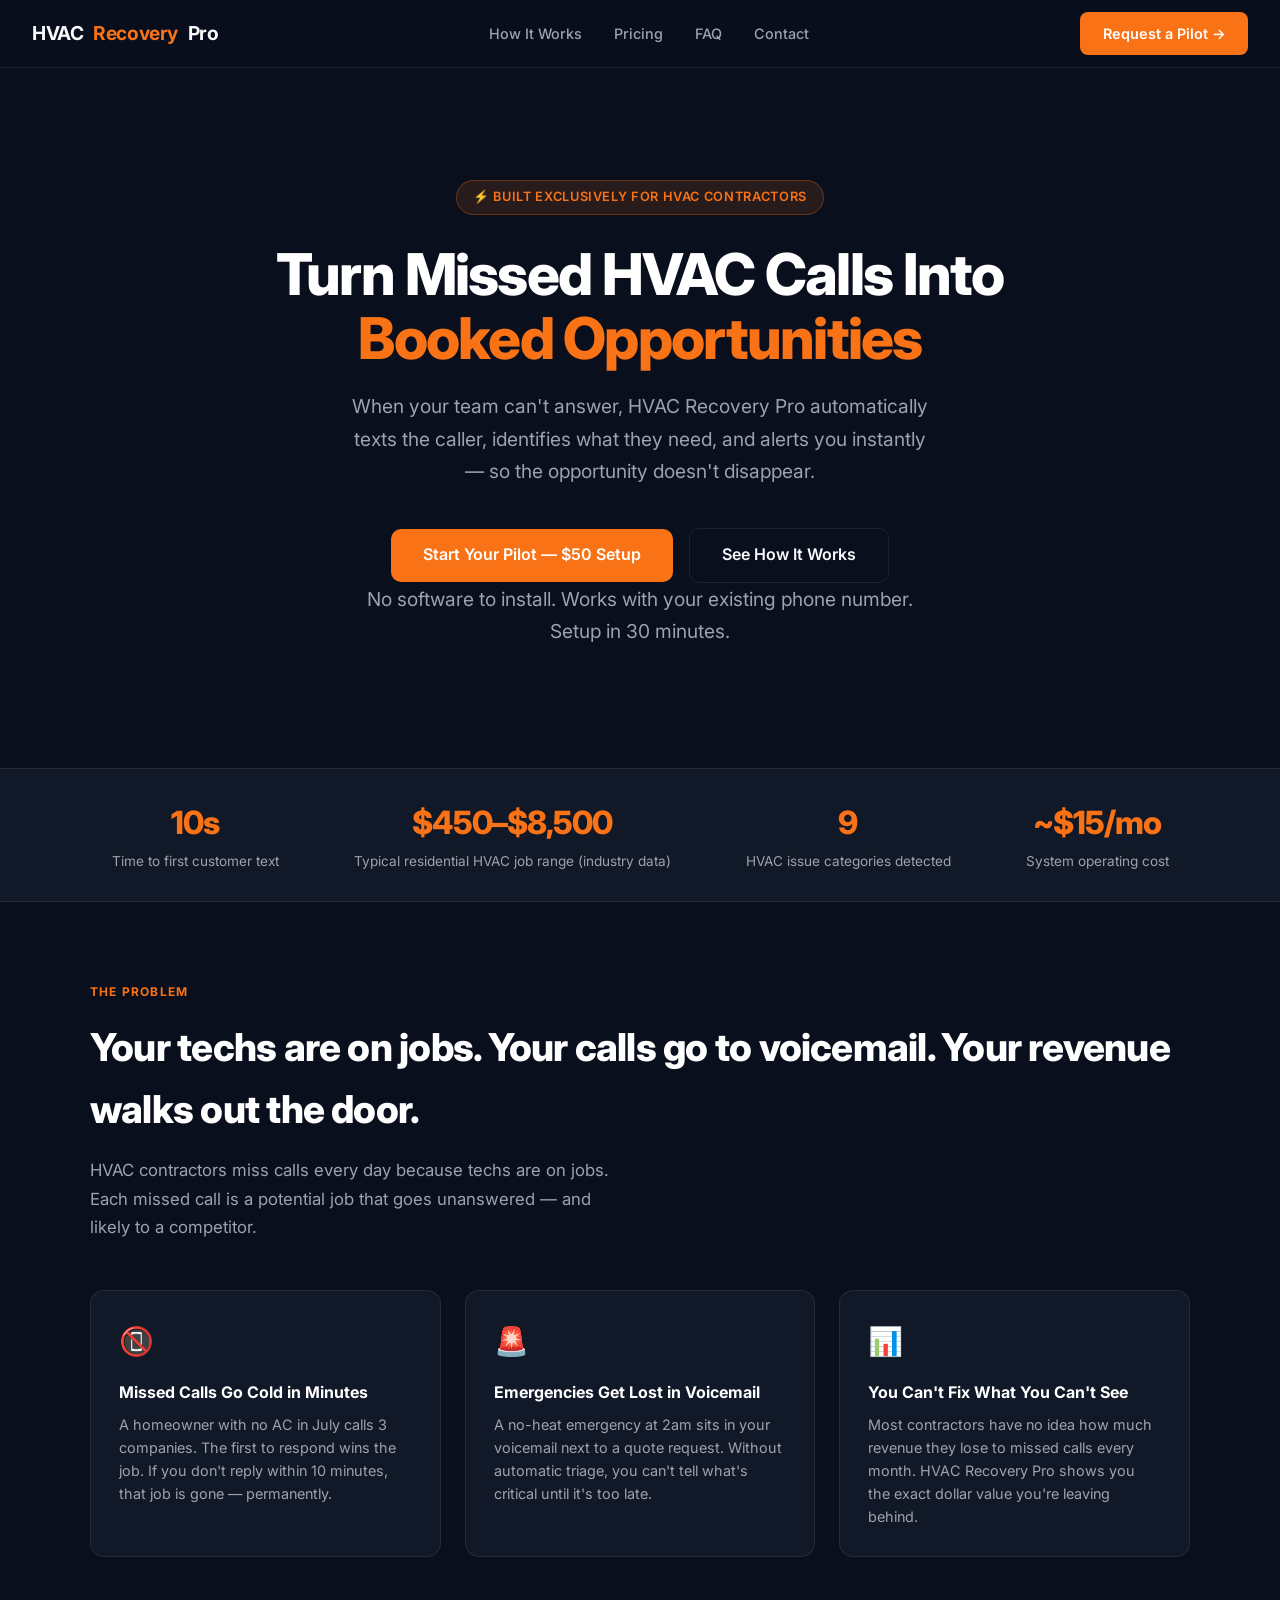
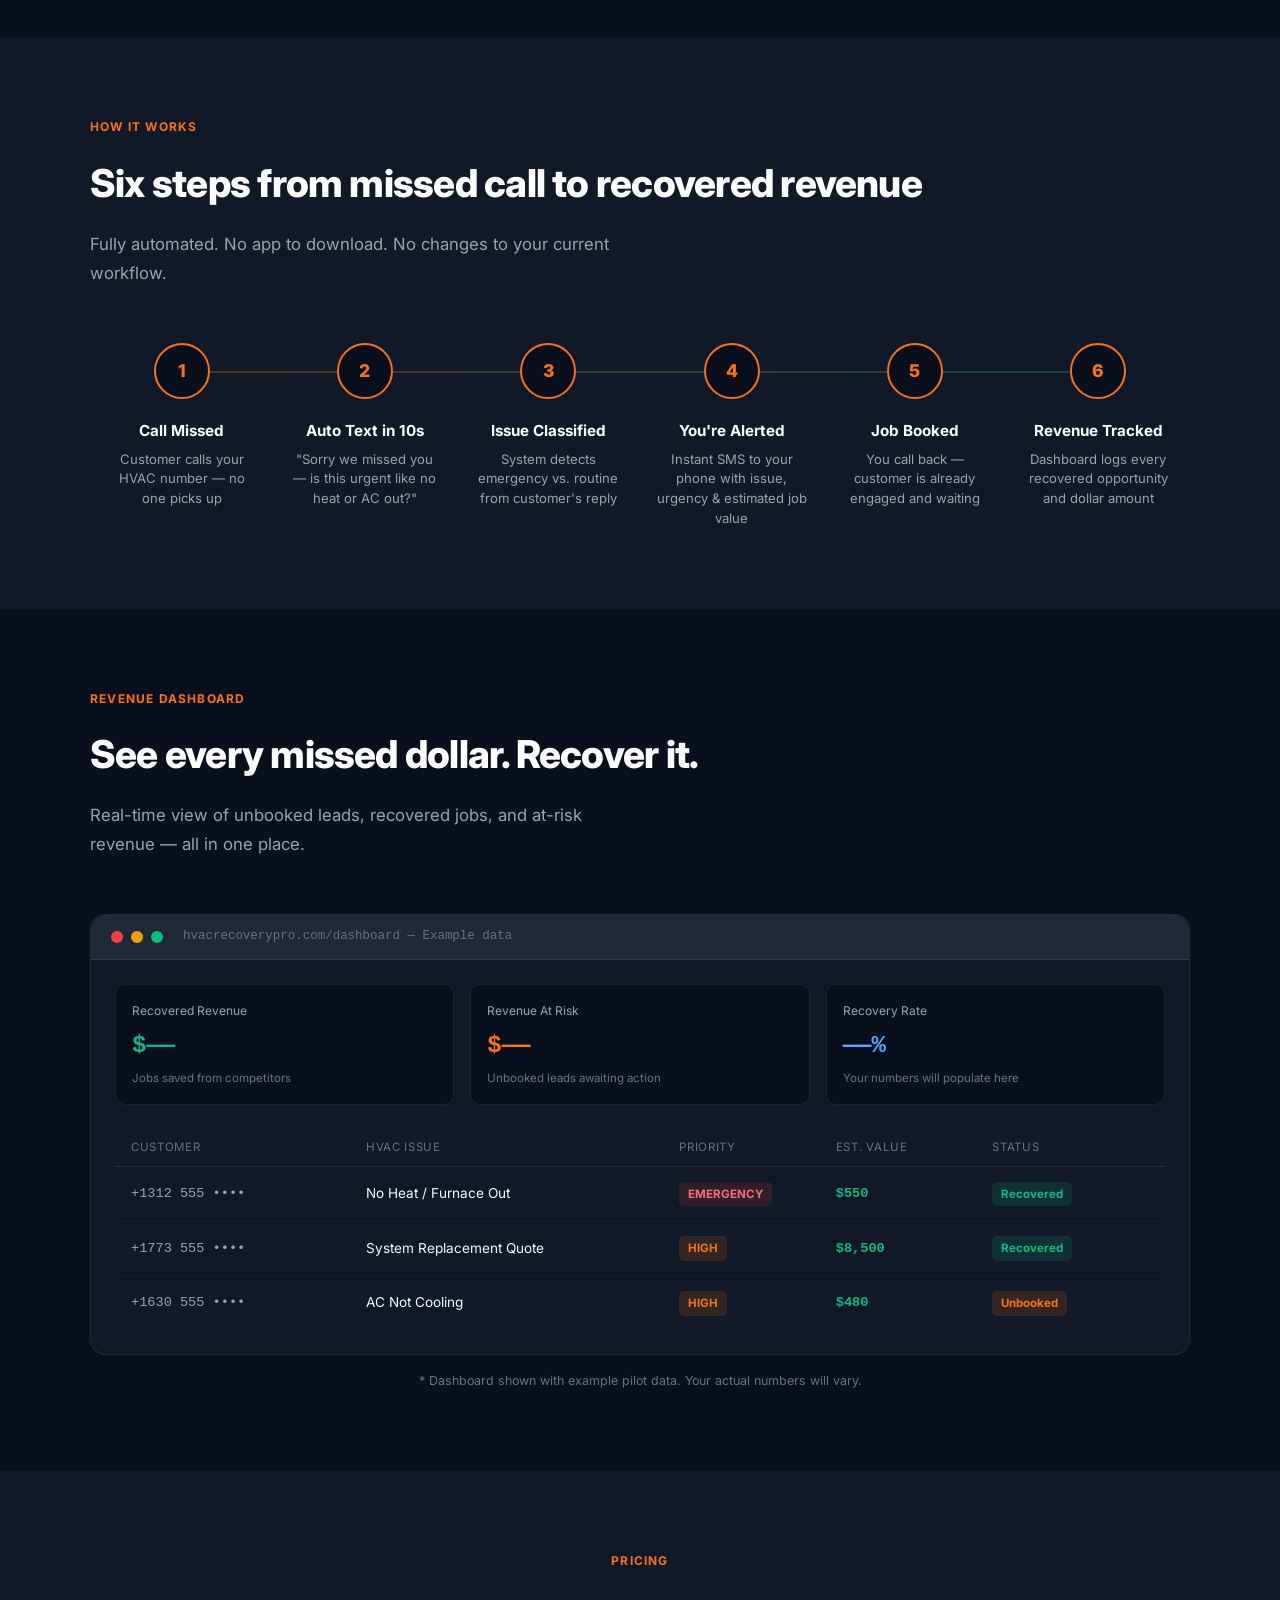
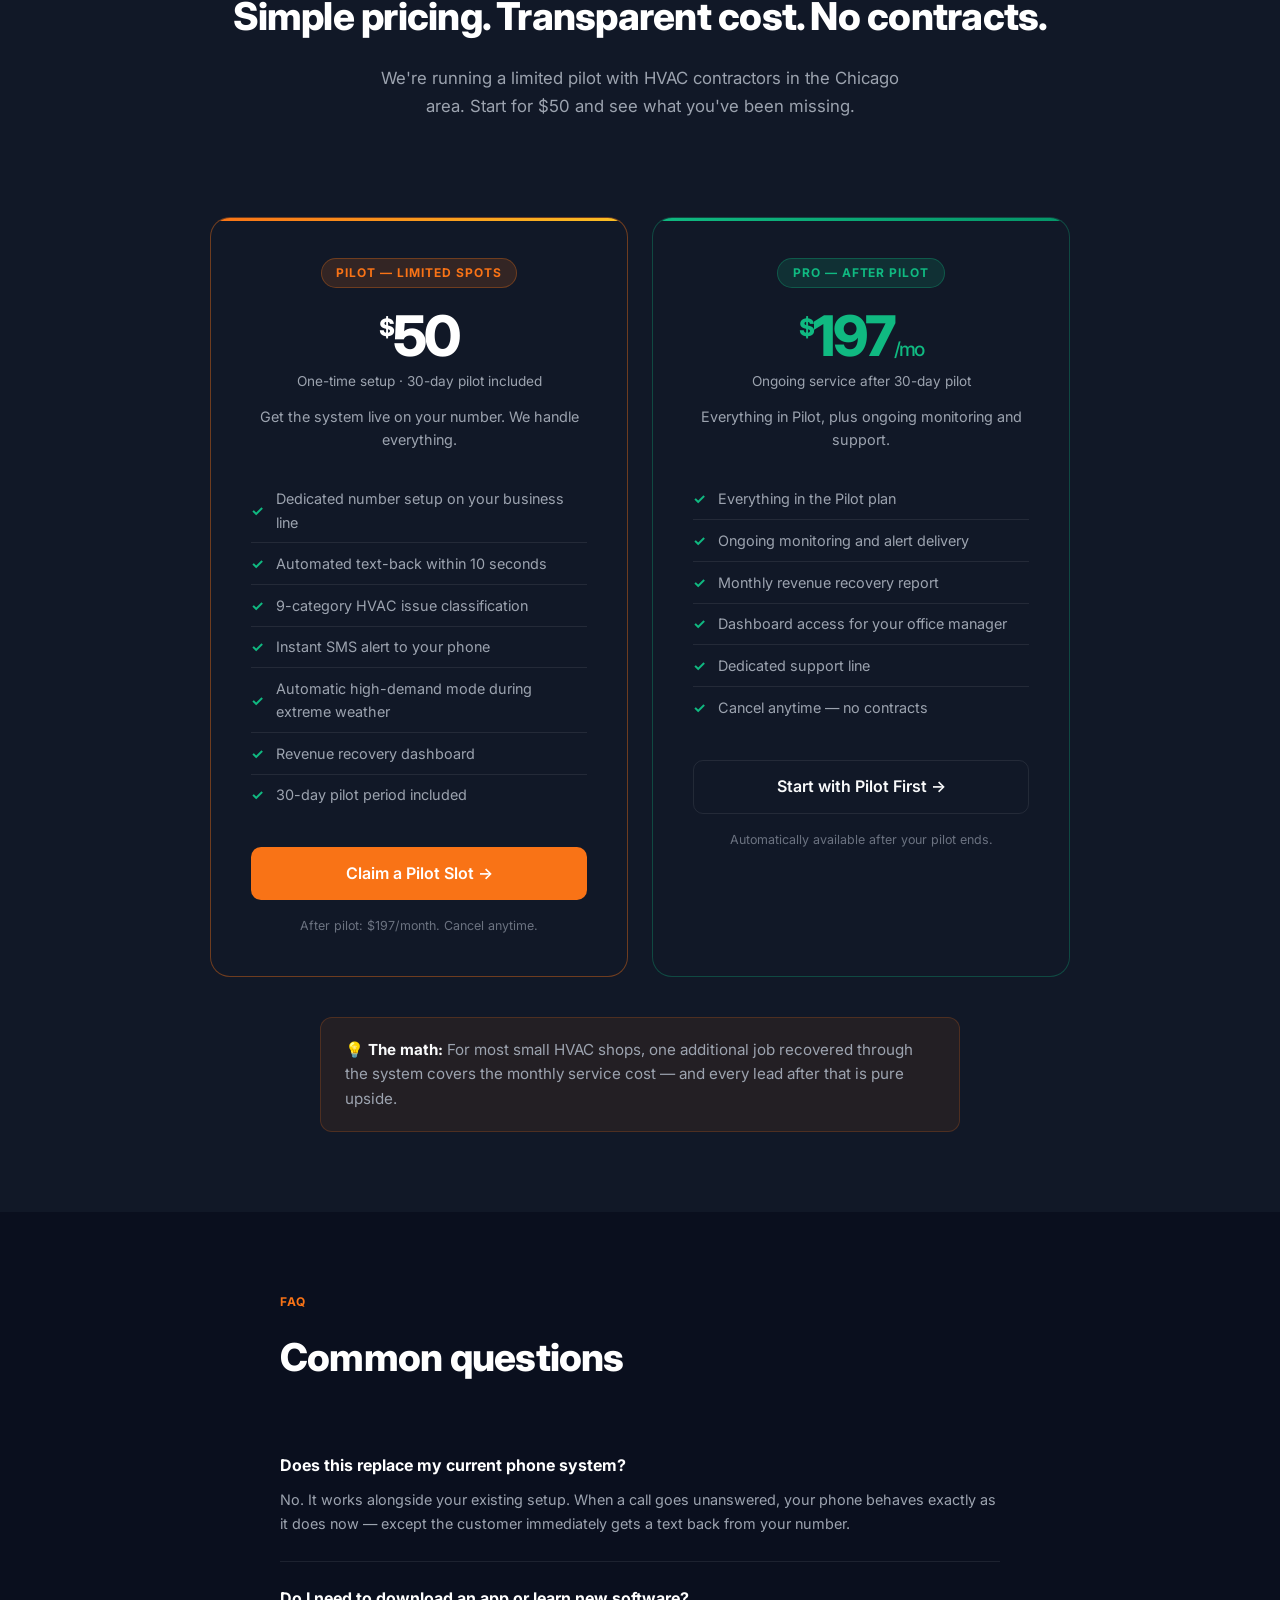
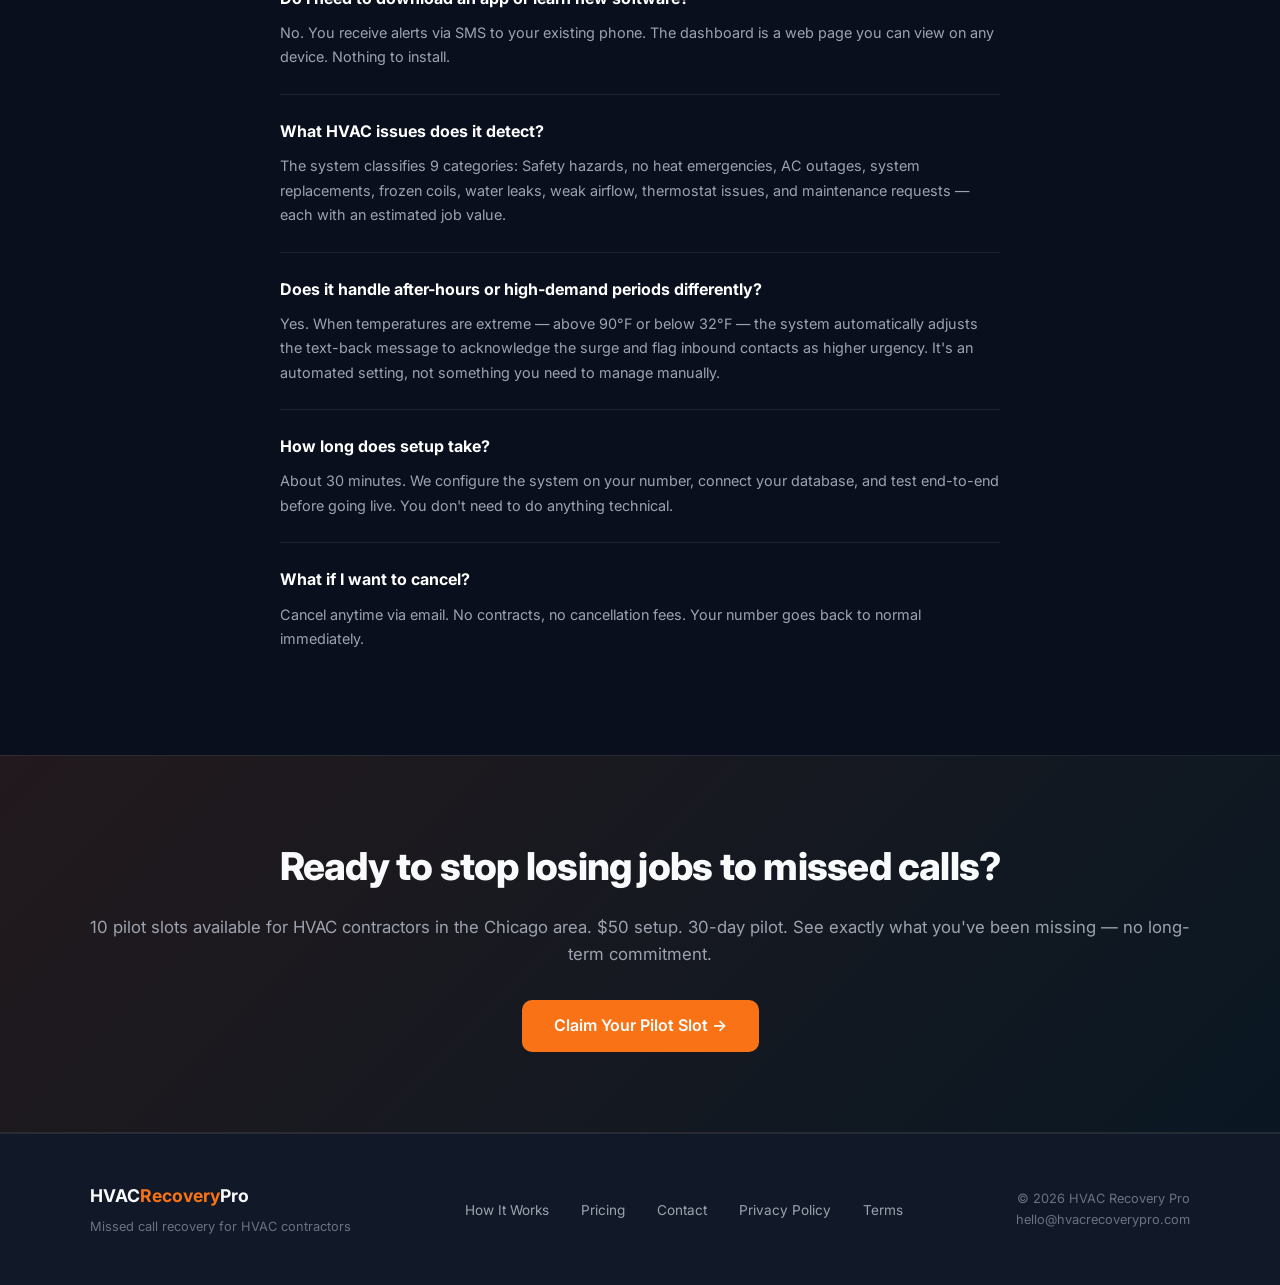
==== commit 25ed53d0: "Remove unverified claims and soften ROI copy" ====
--- a/index.html
+++ b/index.html
@@ -3,38 +3,38 @@
 <head>
   <meta charset="UTF-8">
   <meta name="viewport" content="width=device-width, initial-scale=1.0">
-  <title>RecoverHVAC — Stop Losing Jobs to Missed Calls</title>
-  <meta name="description" content="Automated missed call recovery and lead triage for HVAC contractors. Text customers back in 10 seconds, qualify urgency, and track recovered revenue.">
+  <title>HVAC Recovery Pro — Recover Revenue From Every Missed Call</title>
+  <meta name="description" content="Automated missed call recovery for HVAC contractors. Text customers back in 10 seconds, qualify leads instantly, and track recovered revenue in real time.">
   <link rel="canonical" href="https://hvacrecoverypro.com">
   <link rel="preconnect" href="https://fonts.googleapis.com">
   <link rel="preconnect" href="https://fonts.gstatic.com" crossorigin>
-  <link href="https://fonts.googleapis.com/css2?family=Inter:wght@400;500;600;700;800&display=swap" rel="stylesheet">
+  <link href="https://fonts.googleapis.com/css2?family=Inter:wght@400;500;600;700;800;900&display=swap" rel="stylesheet">
   <link rel="stylesheet" href="css/style.css">
 </head>
 <body>
 
 <!-- NAV -->
 <nav>
-  <a href="/" class="nav-logo">Recover<span class="dot">HVAC</span></a>
+  <a href="/" class="nav-logo">HVAC<span class="dot">Recovery</span>Pro</a>
   <ul class="nav-links">
     <li><a href="#how-it-works">How It Works</a></li>
-    <li><a href="#dashboard">Dashboard</a></li>
     <li><a href="#pricing">Pricing</a></li>
+    <li><a href="#faq">FAQ</a></li>
     <li><a href="contact.html">Contact</a></li>
   </ul>
-  <a href="contact.html" class="btn btn-primary">Request a Pilot</a>
+  <a href="contact.html" class="btn btn-primary">Request a Pilot →</a>
 </nav>
 
 <!-- HERO -->
 <section class="hero">
-  <div class="hero-badge">⚡ Missed Call Recovery for HVAC</div>
-  <h1>Stop Losing Jobs to <span>Missed Calls</span></h1>
-  <p>Every missed call is a job that goes to your competitor. RecoverHVAC texts customers back in 10 seconds, qualifies urgency, and alerts you instantly — without changing your current setup.</p>
+  <div class="hero-badge">⚡ Built exclusively for HVAC contractors</div>
+  <h1>Turn Missed HVAC Calls Into<br><span>Booked Opportunities</span></h1>
+  <p>When your team can't answer, HVAC Recovery Pro automatically texts the caller, identifies what they need, and alerts you instantly — so the opportunity doesn't disappear.</p>
   <div class="hero-cta">
-    <a href="contact.html" class="btn btn-primary btn-lg">Request a Pilot — $50 Setup</a>
+    <a href="contact.html" class="btn btn-primary btn-lg">Start Your Pilot — $50 Setup</a>
     <a href="#how-it-works" class="btn btn-outline btn-lg">See How It Works</a>
   </div>
-  <p class="hero-note">No software to learn. Works with any existing HVAC phone setup.</p>
+  <p class="hero-note">No software to install. Works with your existing phone number. Setup in 30 minutes.</p>
 </section>
 
 <!-- STATS -->
@@ -46,15 +46,15 @@
     </div>
     <div class="stat">
       <div class="stat-value">$450–$8,500</div>
-      <div class="stat-label">Average recovered job value</div>
+      <div class="stat-label">Typical residential HVAC job range (industry data)</div>
     </div>
     <div class="stat">
-      <div class="stat-value">83%</div>
-      <div class="stat-label">Lead recovery rate (pilot data)</div>
+      <div class="stat-value">9</div>
+      <div class="stat-label">HVAC issue categories detected</div>
     </div>
     <div class="stat">
       <div class="stat-value">~$15/mo</div>
-      <div class="stat-label">Ongoing operating cost</div>
+      <div class="stat-label">System operating cost</div>
     </div>
   </div>
 </div>
@@ -63,24 +63,23 @@
 <section>
   <div class="container">
     <p class="section-label">The Problem</p>
-    <h2 class="section-title">Techs are on jobs. Calls go unanswered. Revenue disappears.</h2>
-    <p class="section-sub">HVAC contractors lose thousands every month to leads that called once and never heard back.</p>
-
+    <h2 class="section-title">Your techs are on jobs. Your calls go to voicemail. Your revenue walks out the door.</h2>
+    <p class="section-sub">HVAC contractors miss calls every day because techs are on jobs. Each missed call is a potential job that goes unanswered — and likely to a competitor.</p>
     <div class="problem-grid">
       <div class="problem-card">
         <div class="problem-icon">📵</div>
-        <h3>Missed Calls Go Cold Fast</h3>
-        <p>A customer with no AC in July calls 3 companies. The first one to respond gets the job. If you don't reply in 10 minutes, that job is gone.</p>
+        <h3>Missed Calls Go Cold in Minutes</h3>
+        <p>A homeowner with no AC in July calls 3 companies. The first to respond wins the job. If you don't reply within 10 minutes, that job is gone — permanently.</p>
       </div>
       <div class="problem-card">
-        <div class="problem-icon">🔥</div>
-        <h3>Emergency Leads Lost in the Mix</h3>
-        <p>No-heat emergencies and frozen pipes get buried in voicemail alongside quote requests. Without triage, you can't tell what's urgent until it's too late.</p>
+        <div class="problem-icon">🚨</div>
+        <h3>Emergencies Get Lost in Voicemail</h3>
+        <p>A no-heat emergency at 2am sits in your voicemail next to a quote request. Without automatic triage, you can't tell what's critical until it's too late.</p>
       </div>
       <div class="problem-card">
         <div class="problem-icon">📊</div>
-        <h3>No Visibility Into Lost Revenue</h3>
-        <p>You know you're missing jobs, but you can't see how many or what they're worth. That makes it impossible to fix the problem.</p>
+        <h3>You Can't Fix What You Can't See</h3>
+        <p>Most contractors have no idea how much revenue they lose to missed calls every month. HVAC Recovery Pro shows you the exact dollar value you're leaving behind.</p>
       </div>
     </div>
   </div>
@@ -91,38 +90,37 @@
   <div class="container">
     <p class="section-label">How It Works</p>
     <h2 class="section-title">Six steps from missed call to recovered revenue</h2>
-    <p class="section-sub">Fully automated. No app to download. No workflow changes for your team.</p>
-
+    <p class="section-sub">Fully automated. No app to download. No changes to your current workflow.</p>
     <div class="steps">
       <div class="step">
         <div class="step-num">1</div>
         <h3>Call Missed</h3>
-        <p>Customer calls your HVAC number, no one picks up</p>
+        <p>Customer calls your HVAC number — no one picks up</p>
       </div>
       <div class="step">
         <div class="step-num">2</div>
-        <h3>Auto Text Sent</h3>
+        <h3>Auto Text in 10s</h3>
         <p>"Sorry we missed you — is this urgent like no heat or AC out?"</p>
       </div>
       <div class="step">
         <div class="step-num">3</div>
-        <h3>Lead Qualified</h3>
-        <p>AI classifies the issue: emergency, replacement, maintenance</p>
+        <h3>Issue Classified</h3>
+        <p>System detects emergency vs. routine from customer's reply</p>
       </div>
       <div class="step">
         <div class="step-num">4</div>
-        <h3>Owner Alerted</h3>
-        <p>You get an instant SMS with the issue, urgency, and estimated job value</p>
+        <h3>You're Alerted</h3>
+        <p>Instant SMS to your phone with issue, urgency & estimated job value</p>
       </div>
       <div class="step">
         <div class="step-num">5</div>
         <h3>Job Booked</h3>
-        <p>You call the customer back — they're already engaged and waiting</p>
+        <p>You call back — customer is already engaged and waiting</p>
       </div>
       <div class="step">
         <div class="step-num">6</div>
         <h3>Revenue Tracked</h3>
-        <p>Dashboard tracks every recovered opportunity and dollar amount</p>
+        <p>Dashboard logs every recovered opportunity and dollar amount</p>
       </div>
     </div>
   </div>
@@ -133,40 +131,32 @@
   <div class="container">
     <p class="section-label">Revenue Dashboard</p>
     <h2 class="section-title">See every missed dollar. Recover it.</h2>
-    <p class="section-sub">Real-time view of unbooked leads, recovered jobs, and revenue at risk — all in one place.</p>
-
+    <p class="section-sub">Real-time view of unbooked leads, recovered jobs, and at-risk revenue — all in one place.</p>
     <div class="dashboard-preview">
       <div class="dashboard-bar">
-        <div class="dot-red"></div>
-        <div class="dot-yellow"></div>
-        <div class="dot-green"></div>
-        <span class="dashboard-url">hvacrecoverypro.com/dashboard · ABC HVAC Chicago</span>
+        <div class="dot-red"></div><div class="dot-yellow"></div><div class="dot-green"></div>
+        <span class="dashboard-url">hvacrecoverypro.com/dashboard — Example data</span>
       </div>
       <div class="dashboard-content">
         <div class="dash-metrics">
           <div class="dash-metric">
             <div class="dash-metric-label">Recovered Revenue</div>
-            <div class="dash-metric-value green">$10,460</div>
-            <div class="dash-metric-sub">5 jobs saved from competitors</div>
+            <div class="dash-metric-value green">$——</div>
+            <div class="dash-metric-sub">Jobs saved from competitors</div>
           </div>
           <div class="dash-metric">
             <div class="dash-metric-label">Revenue At Risk</div>
-            <div class="dash-metric-value orange">$450</div>
-            <div class="dash-metric-sub">1 unbooked lead awaiting action</div>
+            <div class="dash-metric-value orange">$——</div>
+            <div class="dash-metric-sub">Unbooked leads awaiting action</div>
           </div>
           <div class="dash-metric">
             <div class="dash-metric-label">Recovery Rate</div>
-            <div class="dash-metric-value blue">83.3%</div>
-            <div class="dash-metric-sub">10 total missed calls processed</div>
+            <div class="dash-metric-value blue">——%</div>
+            <div class="dash-metric-sub">Your numbers will populate here</div>
           </div>
         </div>
-
         <div class="dash-table-header">
-          <span>Customer</span>
-          <span>HVAC Issue</span>
-          <span>Priority</span>
-          <span>Est. Value</span>
-          <span>Status</span>
+          <span>Customer</span><span>HVAC Issue</span><span>Priority</span><span>Est. Value</span><span>Status</span>
         </div>
         <div class="dash-row">
           <span class="dash-phone">+1312 555 ••••</span>
@@ -191,32 +181,91 @@
         </div>
       </div>
     </div>
-    <p class="demo-label">* Dashboard shown with sample pilot data</p>
+    <p class="demo-label">* Dashboard shown with example pilot data. Your actual numbers will vary.</p>
   </div>
 </section>
 
 <!-- PRICING -->
-<section id="pricing" style="background: var(--navy-2);">
-  <div class="container" style="text-align:center;">
+<section id="pricing" style="background:var(--navy-2)">
+  <div class="container" style="text-align:center">
     <p class="section-label">Pricing</p>
-    <h2 class="section-title">One recovered job pays for a year of service</h2>
-    <p class="section-sub" style="margin:0 auto;">We're currently running a limited pilot with HVAC contractors in the Chicago area.</p>
-
-    <div class="pricing-card">
-      <div class="pricing-badge">Pilot Program</div>
-      <div class="pricing-price"><sup>$</sup>50</div>
-      <p class="pricing-desc">One-time setup fee · 30-day pilot included</p>
-      <ul class="pricing-features">
-        <li>Dedicated Twilio number on your business</li>
-        <li>Automated text-back within 10 seconds</li>
-        <li>9-category HVAC issue classification</li>
-        <li>Instant SMS alerts to your phone</li>
-        <li>Weather surge mode (heatwave / cold snap)</li>
-        <li>Revenue recovery dashboard access</li>
-        <li>Ongoing: $150–$200/month after pilot</li>
-      </ul>
-      <a href="contact.html" class="btn btn-primary btn-lg" style="width:100%;text-align:center;display:block;">Request Your Pilot Slot</a>
-      <p class="pricing-note">Limited to 10 contractors in the first cohort. Cancel anytime.</p>
+    <h2 class="section-title">Simple pricing. Transparent cost. No contracts.</h2>
+    <p class="section-sub" style="margin:0 auto 3rem">We're running a limited pilot with HVAC contractors in the Chicago area. Start for $50 and see what you've been missing.</p>
+
+    <div class="pricing-grid">
+      <div class="pricing-card">
+        <div class="pricing-badge">Pilot — Limited Spots</div>
+        <div class="pricing-price"><sup>$</sup>50</div>
+        <p class="pricing-period">One-time setup · 30-day pilot included</p>
+        <p class="pricing-desc">Get the system live on your number. We handle everything.</p>
+        <ul class="pricing-features">
+          <li>Dedicated number setup on your business line</li>
+          <li>Automated text-back within 10 seconds</li>
+          <li>9-category HVAC issue classification</li>
+          <li>Instant SMS alert to your phone</li>
+          <li>Automatic high-demand mode during extreme weather</li>
+          <li>Revenue recovery dashboard</li>
+          <li>30-day pilot period included</li>
+        </ul>
+        <a href="contact.html" class="btn btn-primary btn-lg" style="width:100%;display:block;text-align:center">Claim a Pilot Slot →</a>
+        <p class="pricing-note">After pilot: $197/month. Cancel anytime.</p>
+      </div>
+
+      <div class="pricing-card pricing-card-pro">
+        <div class="pricing-badge" style="background:rgba(16,185,129,0.15);border-color:rgba(16,185,129,0.3);color:var(--green)">Pro — After Pilot</div>
+        <div class="pricing-price" style="color:var(--green)"><sup>$</sup>197<span style="font-size:1.2rem;font-weight:500">/mo</span></div>
+        <p class="pricing-period">Ongoing service after 30-day pilot</p>
+        <p class="pricing-desc">Everything in Pilot, plus ongoing monitoring and support.</p>
+        <ul class="pricing-features">
+          <li>Everything in the Pilot plan</li>
+          <li>Ongoing monitoring and alert delivery</li>
+          <li>Monthly revenue recovery report</li>
+          <li>Dashboard access for your office manager</li>
+          <li>Dedicated support line</li>
+          <li>Cancel anytime — no contracts</li>
+        </ul>
+        <a href="contact.html" class="btn btn-outline btn-lg" style="width:100%;display:block;text-align:center">Start with Pilot First →</a>
+        <p class="pricing-note">Automatically available after your pilot ends.</p>
+      </div>
+    </div>
+
+    <div class="roi-box">
+      <p>💡 <strong>The math:</strong> For most small HVAC shops, one additional job recovered through the system covers the monthly service cost — and every lead after that is pure upside.</p>
+    </div>
+  </div>
+</section>
+
+<!-- FAQ -->
+<section id="faq">
+  <div class="container" style="max-width:720px">
+    <p class="section-label">FAQ</p>
+    <h2 class="section-title">Common questions</h2>
+
+    <div class="faq-list">
+      <div class="faq-item">
+        <h3>Does this replace my current phone system?</h3>
+        <p>No. It works alongside your existing setup. When a call goes unanswered, your phone behaves exactly as it does now — except the customer immediately gets a text back from your number.</p>
+      </div>
+      <div class="faq-item">
+        <h3>Do I need to download an app or learn new software?</h3>
+        <p>No. You receive alerts via SMS to your existing phone. The dashboard is a web page you can view on any device. Nothing to install.</p>
+      </div>
+      <div class="faq-item">
+        <h3>What HVAC issues does it detect?</h3>
+        <p>The system classifies 9 categories: Safety hazards, no heat emergencies, AC outages, system replacements, frozen coils, water leaks, weak airflow, thermostat issues, and maintenance requests — each with an estimated job value.</p>
+      </div>
+      <div class="faq-item">
+        <h3>Does it handle after-hours or high-demand periods differently?</h3>
+        <p>Yes. When temperatures are extreme — above 90°F or below 32°F — the system automatically adjusts the text-back message to acknowledge the surge and flag inbound contacts as higher urgency. It's an automated setting, not something you need to manage manually.</p>
+      </div>
+      <div class="faq-item">
+        <h3>How long does setup take?</h3>
+        <p>About 30 minutes. We configure the system on your number, connect your database, and test end-to-end before going live. You don't need to do anything technical.</p>
+      </div>
+      <div class="faq-item">
+        <h3>What if I want to cancel?</h3>
+        <p>Cancel anytime via email. No contracts, no cancellation fees. Your number goes back to normal immediately.</p>
+      </div>
     </div>
   </div>
 </section>
@@ -224,23 +273,30 @@
 <!-- CTA -->
 <section class="cta-section">
   <div class="container">
-    <h2>One saved job pays for months of service.</h2>
-    <p>If you missed a call today, that job probably went to a competitor. Let's fix that.</p>
-    <a href="contact.html" class="btn btn-primary btn-lg">Get Started for $50</a>
+    <h2>Ready to stop losing jobs to missed calls?</h2>
+    <p>10 pilot slots available for HVAC contractors in the Chicago area. $50 setup. 30-day pilot. See exactly what you've been missing — no long-term commitment.</p>
+    <a href="contact.html" class="btn btn-primary btn-lg">Claim Your Pilot Slot →</a>
   </div>
 </section>
 
 <!-- FOOTER -->
 <footer>
   <div class="footer-inner">
-    <div class="footer-logo">Recover<span style="color:var(--orange)">HVAC</span></div>
+    <div>
+      <div class="footer-logo">HVAC<span style="color:var(--orange)">Recovery</span>Pro</div>
+      <p style="font-size:0.8rem;color:var(--subtle);margin-top:0.4rem">Missed call recovery for HVAC contractors</p>
+    </div>
     <ul class="footer-links">
       <li><a href="#how-it-works">How It Works</a></li>
+      <li><a href="#pricing">Pricing</a></li>
       <li><a href="contact.html">Contact</a></li>
       <li><a href="privacy.html">Privacy Policy</a></li>
-      <li><a href="terms.html">Terms of Service</a></li>
+      <li><a href="terms.html">Terms</a></li>
     </ul>
-    <p class="footer-copy">© 2026 RecoverHVAC · hvacrecoverypro.com · saamiabdulsamad@gmail.com</p>
+    <div style="text-align:right">
+      <p class="footer-copy">© 2026 HVAC Recovery Pro</p>
+      <p class="footer-copy">hello@hvacrecoverypro.com</p>
+    </div>
   </div>
 </footer>
 
--- a/css/style.css
+++ b/css/style.css
@@ -593,6 +593,71 @@
 .prose p { color: var(--muted); font-size: 0.95rem; line-height: 1.75; margin-bottom: 1rem; }
 .prose ul { padding-left: 1.5rem; color: var(--muted); font-size: 0.95rem; line-height: 1.9; }
 
+/* ── PRICING GRID ── */
+.pricing-grid {
+  display: grid;
+  grid-template-columns: 1fr 1fr;
+  gap: 1.5rem;
+  max-width: 860px;
+  margin: 0 auto;
+}
+
+.pricing-period {
+  font-size: 0.85rem;
+  color: var(--muted);
+  margin: 0.4rem 0 0.75rem;
+}
+
+.pricing-card-pro {
+  border-color: rgba(16,185,129,0.3);
+}
+
+.pricing-card-pro::before {
+  background: linear-gradient(90deg, var(--green), #059669);
+}
+
+.roi-box {
+  max-width: 640px;
+  margin: 2.5rem auto 0;
+  background: rgba(249,115,22,0.08);
+  border: 1px solid rgba(249,115,22,0.2);
+  border-radius: 12px;
+  padding: 1.25rem 1.5rem;
+  font-size: 0.95rem;
+  color: var(--muted);
+  text-align: left;
+}
+
+.roi-box strong { color: var(--text); }
+
+/* ── FAQ ── */
+.faq-list {
+  margin-top: 2.5rem;
+  display: flex;
+  flex-direction: column;
+  gap: 0;
+}
+
+.faq-item {
+  padding: 1.5rem 0;
+  border-bottom: 1px solid var(--border);
+}
+
+.faq-item:last-child { border-bottom: none; }
+
+.faq-item h3 {
+  font-size: 1rem;
+  font-weight: 700;
+  color: #fff;
+  margin-bottom: 0.6rem;
+}
+
+.faq-item p {
+  font-size: 0.9rem;
+  color: var(--muted);
+  line-height: 1.7;
+}
+
 /* ── RESPONSIVE ── */
 @media (max-width: 768px) {
   .nav-links { display: none; }
@@ -604,4 +669,5 @@
   .dash-row span:nth-child(4),
   .dash-row span:nth-child(5) { display: none; }
   .footer-inner { flex-direction: column; text-align: center; }
-}
+  .pricing-grid { grid-template-columns: 1fr; }
+}
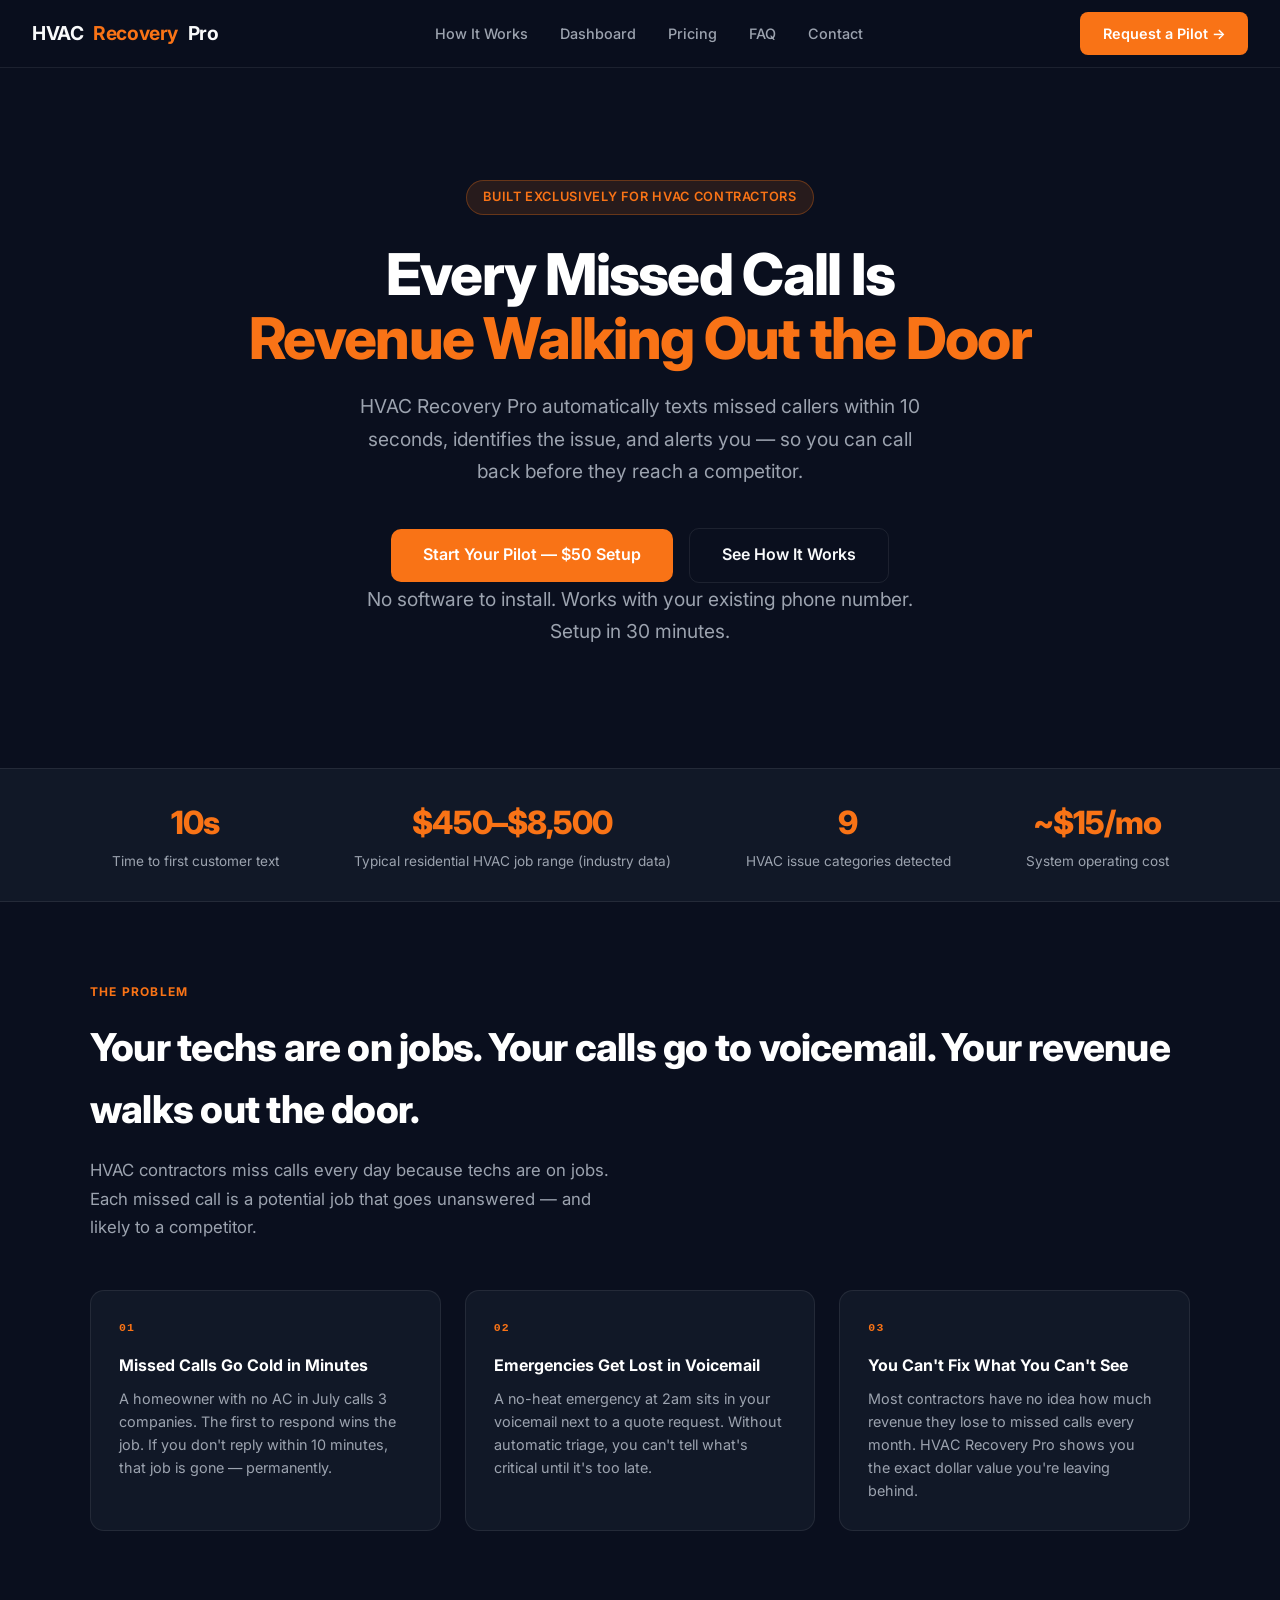
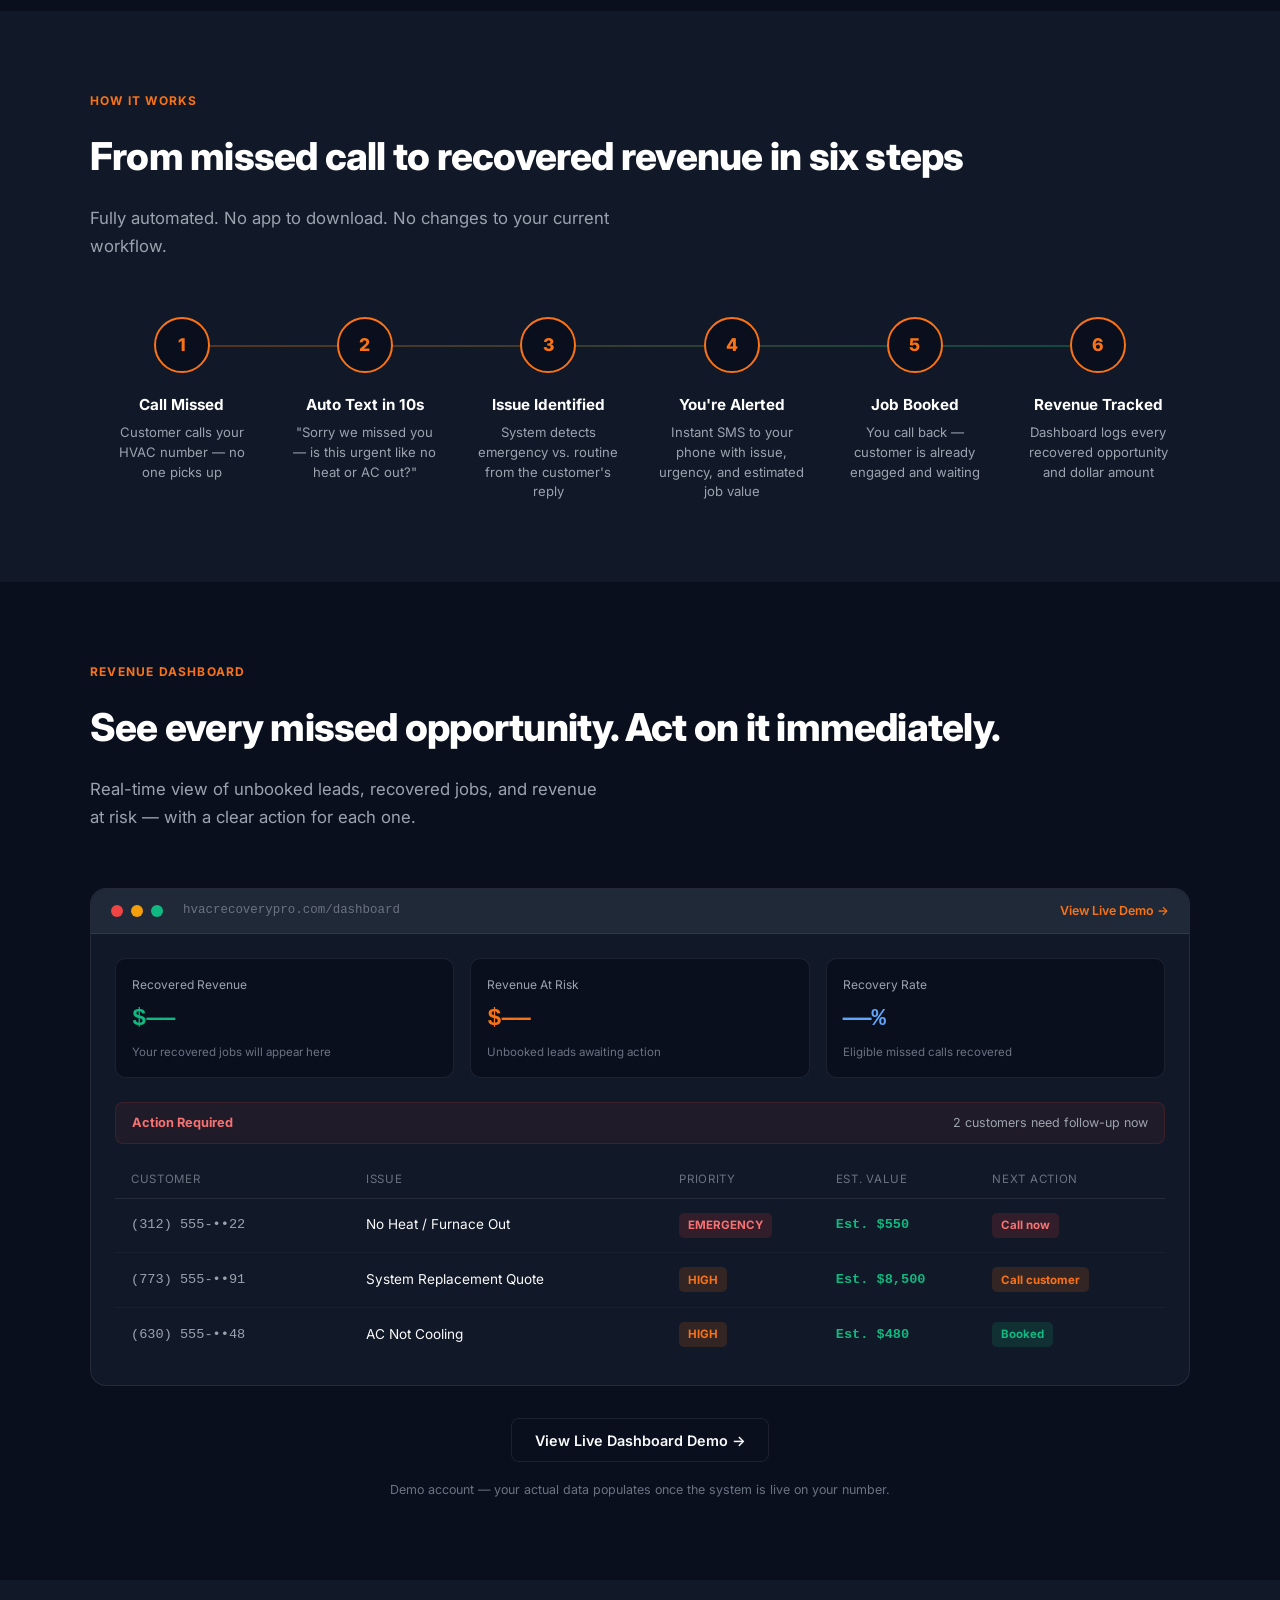
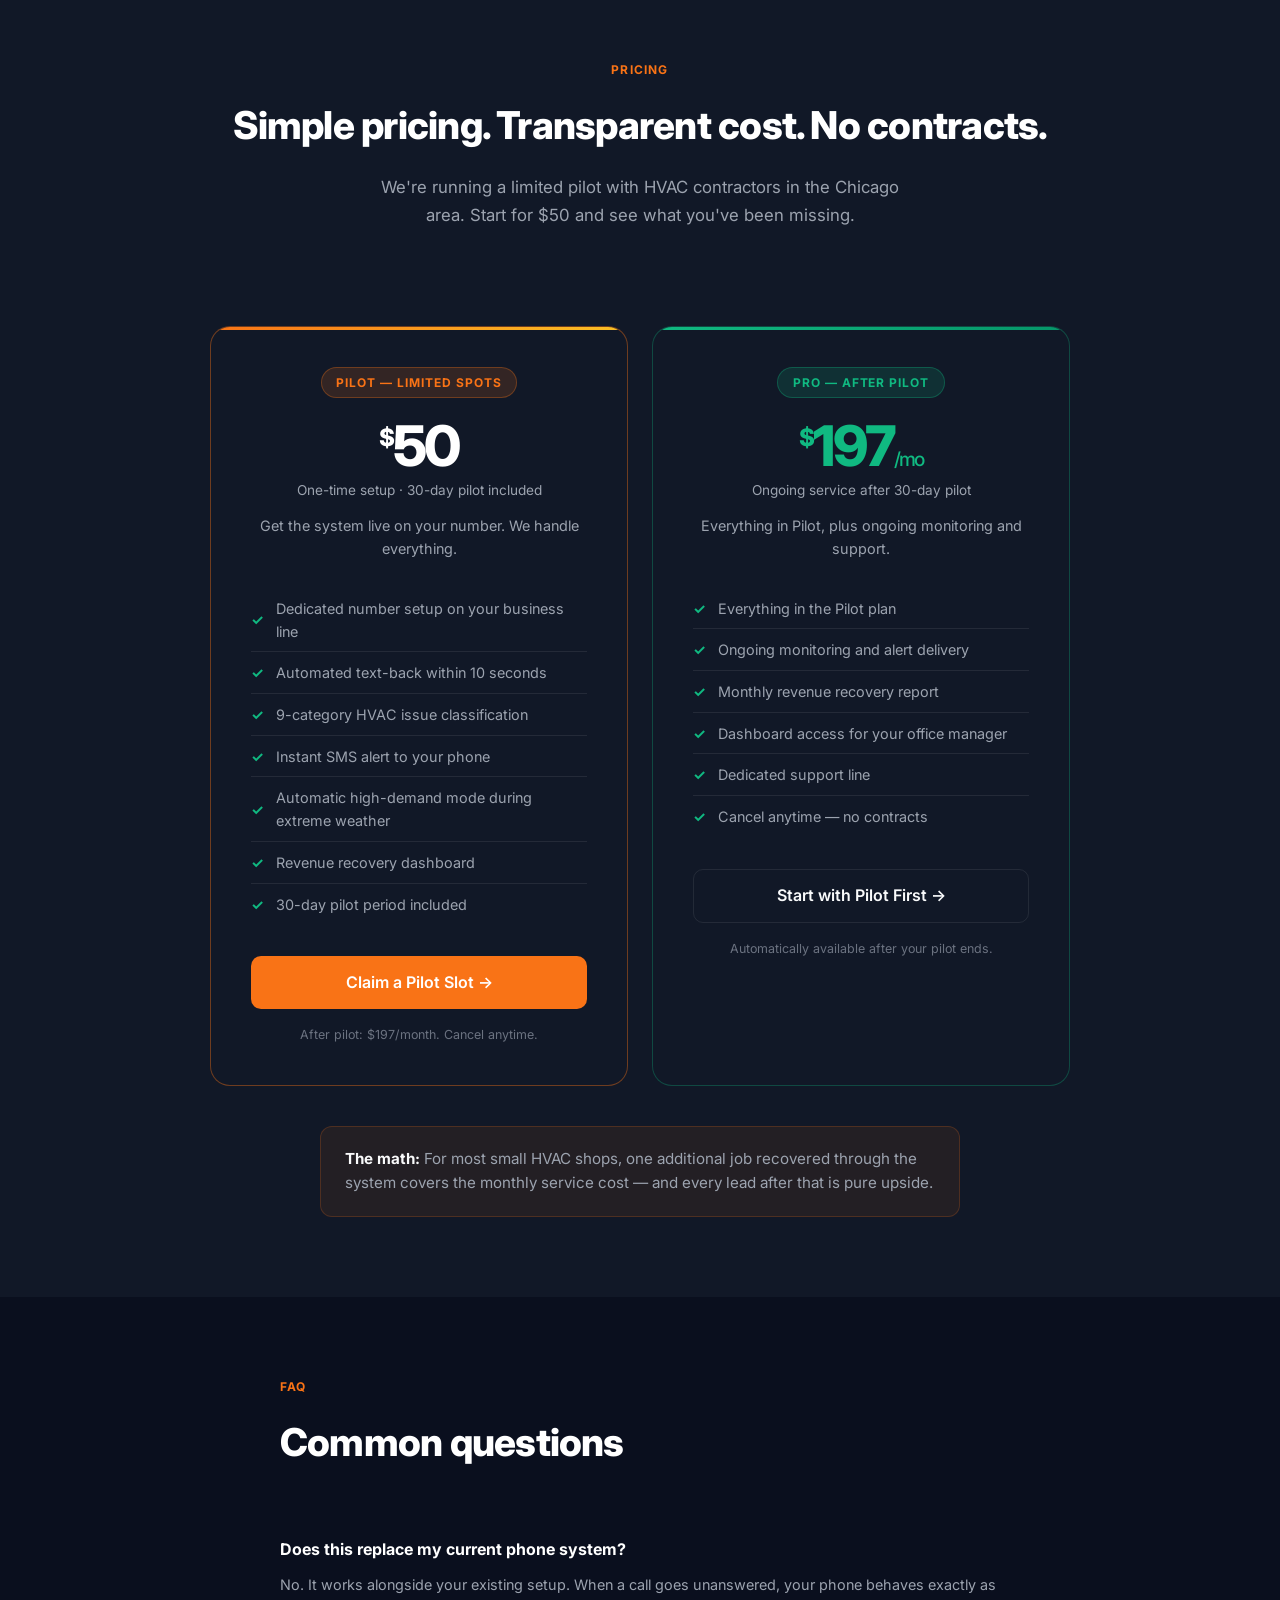
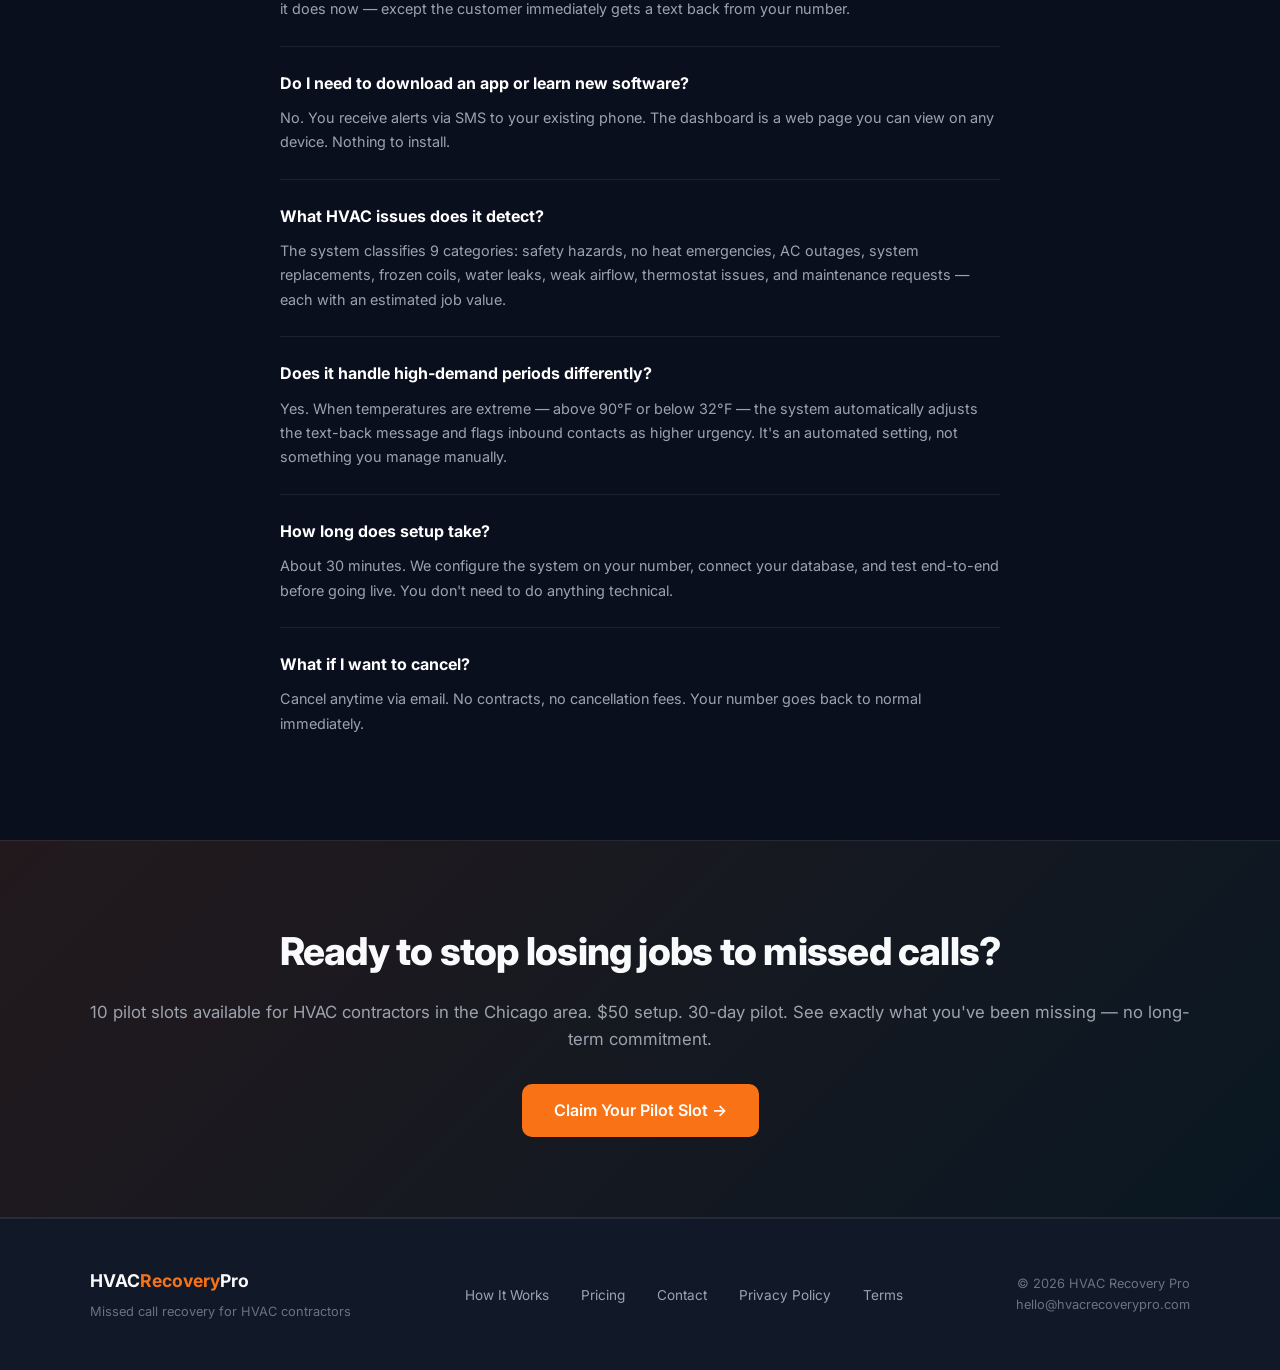
==== commit 5105b047: "Professional redesign: dashboard link, masked phones, no emojis, action bar" ====
--- a/index.html
+++ b/index.html
@@ -18,6 +18,7 @@
   <a href="/" class="nav-logo">HVAC<span class="dot">Recovery</span>Pro</a>
   <ul class="nav-links">
     <li><a href="#how-it-works">How It Works</a></li>
+    <li><a href="#dashboard">Dashboard</a></li>
     <li><a href="#pricing">Pricing</a></li>
     <li><a href="#faq">FAQ</a></li>
     <li><a href="contact.html">Contact</a></li>
@@ -27,9 +28,9 @@
 
 <!-- HERO -->
 <section class="hero">
-  <div class="hero-badge">⚡ Built exclusively for HVAC contractors</div>
-  <h1>Turn Missed HVAC Calls Into<br><span>Booked Opportunities</span></h1>
-  <p>When your team can't answer, HVAC Recovery Pro automatically texts the caller, identifies what they need, and alerts you instantly — so the opportunity doesn't disappear.</p>
+  <div class="hero-badge">Built exclusively for HVAC contractors</div>
+  <h1>Every Missed Call Is<br><span>Revenue Walking Out the Door</span></h1>
+  <p>HVAC Recovery Pro automatically texts missed callers within 10 seconds, identifies the issue, and alerts you — so you can call back before they reach a competitor.</p>
   <div class="hero-cta">
     <a href="contact.html" class="btn btn-primary btn-lg">Start Your Pilot — $50 Setup</a>
     <a href="#how-it-works" class="btn btn-outline btn-lg">See How It Works</a>
@@ -67,17 +68,17 @@
     <p class="section-sub">HVAC contractors miss calls every day because techs are on jobs. Each missed call is a potential job that goes unanswered — and likely to a competitor.</p>
     <div class="problem-grid">
       <div class="problem-card">
-        <div class="problem-icon">📵</div>
+        <div class="problem-num">01</div>
         <h3>Missed Calls Go Cold in Minutes</h3>
         <p>A homeowner with no AC in July calls 3 companies. The first to respond wins the job. If you don't reply within 10 minutes, that job is gone — permanently.</p>
       </div>
       <div class="problem-card">
-        <div class="problem-icon">🚨</div>
+        <div class="problem-num">02</div>
         <h3>Emergencies Get Lost in Voicemail</h3>
         <p>A no-heat emergency at 2am sits in your voicemail next to a quote request. Without automatic triage, you can't tell what's critical until it's too late.</p>
       </div>
       <div class="problem-card">
-        <div class="problem-icon">📊</div>
+        <div class="problem-num">03</div>
         <h3>You Can't Fix What You Can't See</h3>
         <p>Most contractors have no idea how much revenue they lose to missed calls every month. HVAC Recovery Pro shows you the exact dollar value you're leaving behind.</p>
       </div>
@@ -89,7 +90,7 @@
 <section class="how-bg" id="how-it-works">
   <div class="container">
     <p class="section-label">How It Works</p>
-    <h2 class="section-title">Six steps from missed call to recovered revenue</h2>
+    <h2 class="section-title">From missed call to recovered revenue in six steps</h2>
     <p class="section-sub">Fully automated. No app to download. No changes to your current workflow.</p>
     <div class="steps">
       <div class="step">
@@ -104,13 +105,13 @@
       </div>
       <div class="step">
         <div class="step-num">3</div>
-        <h3>Issue Classified</h3>
-        <p>System detects emergency vs. routine from customer's reply</p>
+        <h3>Issue Identified</h3>
+        <p>System detects emergency vs. routine from the customer's reply</p>
       </div>
       <div class="step">
         <div class="step-num">4</div>
         <h3>You're Alerted</h3>
-        <p>Instant SMS to your phone with issue, urgency & estimated job value</p>
+        <p>Instant SMS to your phone with issue, urgency, and estimated job value</p>
       </div>
       <div class="step">
         <div class="step-num">5</div>
@@ -130,19 +131,21 @@
 <section id="dashboard">
   <div class="container">
     <p class="section-label">Revenue Dashboard</p>
-    <h2 class="section-title">See every missed dollar. Recover it.</h2>
-    <p class="section-sub">Real-time view of unbooked leads, recovered jobs, and at-risk revenue — all in one place.</p>
+    <h2 class="section-title">See every missed opportunity. Act on it immediately.</h2>
+    <p class="section-sub">Real-time view of unbooked leads, recovered jobs, and revenue at risk — with a clear action for each one.</p>
+
     <div class="dashboard-preview">
       <div class="dashboard-bar">
         <div class="dot-red"></div><div class="dot-yellow"></div><div class="dot-green"></div>
-        <span class="dashboard-url">hvacrecoverypro.com/dashboard — Example data</span>
+        <span class="dashboard-url">hvacrecoverypro.com/dashboard</span>
+        <a href="https://vigilant-clarity-production-d3cd.up.railway.app/dashboard" target="_blank" rel="noopener" class="dash-live-link">View Live Demo →</a>
       </div>
       <div class="dashboard-content">
         <div class="dash-metrics">
           <div class="dash-metric">
             <div class="dash-metric-label">Recovered Revenue</div>
             <div class="dash-metric-value green">$——</div>
-            <div class="dash-metric-sub">Jobs saved from competitors</div>
+            <div class="dash-metric-sub">Your recovered jobs will appear here</div>
           </div>
           <div class="dash-metric">
             <div class="dash-metric-label">Revenue At Risk</div>
@@ -152,36 +155,46 @@
           <div class="dash-metric">
             <div class="dash-metric-label">Recovery Rate</div>
             <div class="dash-metric-value blue">——%</div>
-            <div class="dash-metric-sub">Your numbers will populate here</div>
+            <div class="dash-metric-sub">Eligible missed calls recovered</div>
           </div>
         </div>
+
+        <div class="dash-action-bar">
+          <span class="dash-action-label">Action Required</span>
+          <span class="dash-action-count">2 customers need follow-up now</span>
+        </div>
+
         <div class="dash-table-header">
-          <span>Customer</span><span>HVAC Issue</span><span>Priority</span><span>Est. Value</span><span>Status</span>
+          <span>Customer</span><span>Issue</span><span>Priority</span><span>Est. Value</span><span>Next Action</span>
         </div>
         <div class="dash-row">
-          <span class="dash-phone">+1312 555 ••••</span>
+          <span class="dash-phone">(312) 555-••22</span>
           <span>No Heat / Furnace Out</span>
           <span><span class="tag tag-emergency">EMERGENCY</span></span>
-          <span class="dash-value">$550</span>
-          <span><span class="tag tag-recovered">Recovered</span></span>
+          <span class="dash-value">Est. $550</span>
+          <span><span class="tag-action-now">Call now</span></span>
         </div>
         <div class="dash-row">
-          <span class="dash-phone">+1773 555 ••••</span>
+          <span class="dash-phone">(773) 555-••91</span>
           <span>System Replacement Quote</span>
           <span><span class="tag tag-high">HIGH</span></span>
-          <span class="dash-value">$8,500</span>
-          <span><span class="tag tag-recovered">Recovered</span></span>
+          <span class="dash-value">Est. $8,500</span>
+          <span><span class="tag-action-call">Call customer</span></span>
         </div>
         <div class="dash-row">
-          <span class="dash-phone">+1630 555 ••••</span>
+          <span class="dash-phone">(630) 555-••48</span>
           <span>AC Not Cooling</span>
           <span><span class="tag tag-high">HIGH</span></span>
-          <span class="dash-value">$480</span>
-          <span><span class="tag tag-unbooked">Unbooked</span></span>
-        </div>
-      </div>
-    </div>
-    <p class="demo-label">* Dashboard shown with example pilot data. Your actual numbers will vary.</p>
+          <span class="dash-value">Est. $480</span>
+          <span><span class="tag tag-recovered">Booked</span></span>
+        </div>
+      </div>
+    </div>
+
+    <div class="dash-cta-row">
+      <a href="https://vigilant-clarity-production-d3cd.up.railway.app/dashboard" target="_blank" rel="noopener" class="btn btn-outline">View Live Dashboard Demo →</a>
+      <p class="demo-label">Demo account — your actual data populates once the system is live on your number.</p>
+    </div>
   </div>
 </section>
 
@@ -230,7 +243,7 @@
     </div>
 
     <div class="roi-box">
-      <p>💡 <strong>The math:</strong> For most small HVAC shops, one additional job recovered through the system covers the monthly service cost — and every lead after that is pure upside.</p>
+      <p><strong>The math:</strong> For most small HVAC shops, one additional job recovered through the system covers the monthly service cost — and every lead after that is pure upside.</p>
     </div>
   </div>
 </section>
@@ -252,11 +265,11 @@
       </div>
       <div class="faq-item">
         <h3>What HVAC issues does it detect?</h3>
-        <p>The system classifies 9 categories: Safety hazards, no heat emergencies, AC outages, system replacements, frozen coils, water leaks, weak airflow, thermostat issues, and maintenance requests — each with an estimated job value.</p>
-      </div>
-      <div class="faq-item">
-        <h3>Does it handle after-hours or high-demand periods differently?</h3>
-        <p>Yes. When temperatures are extreme — above 90°F or below 32°F — the system automatically adjusts the text-back message to acknowledge the surge and flag inbound contacts as higher urgency. It's an automated setting, not something you need to manage manually.</p>
+        <p>The system classifies 9 categories: safety hazards, no heat emergencies, AC outages, system replacements, frozen coils, water leaks, weak airflow, thermostat issues, and maintenance requests — each with an estimated job value.</p>
+      </div>
+      <div class="faq-item">
+        <h3>Does it handle high-demand periods differently?</h3>
+        <p>Yes. When temperatures are extreme — above 90°F or below 32°F — the system automatically adjusts the text-back message and flags inbound contacts as higher urgency. It's an automated setting, not something you manage manually.</p>
       </div>
       <div class="faq-item">
         <h3>How long does setup take?</h3>
--- a/css/style.css
+++ b/css/style.css
@@ -240,9 +240,14 @@
 
 .problem-card:hover { border-color: rgba(249,115,22,0.3); }
 
-.problem-icon {
-  font-size: 1.75rem;
+.problem-num {
+  font-size: 0.72rem;
+  font-weight: 800;
+  letter-spacing: 0.1em;
+  color: var(--orange);
+  text-transform: uppercase;
   margin-bottom: 1rem;
+  font-family: monospace;
 }
 
 .problem-card h3 {
@@ -411,10 +416,69 @@
 .dash-value { color: var(--green); font-family: monospace; font-weight: 600; }
 
 .demo-label {
-  text-align: center;
-  margin-top: 1rem;
   font-size: 0.78rem;
   color: var(--subtle);
+  margin-top: 0.5rem;
+}
+
+/* Dashboard live link in browser bar */
+.dash-live-link {
+  margin-left: auto;
+  font-size: 0.78rem;
+  font-weight: 600;
+  color: var(--orange);
+  transition: opacity 0.2s;
+}
+.dash-live-link:hover { opacity: 0.8; }
+
+/* Action bar inside dashboard preview */
+.dash-action-bar {
+  display: flex;
+  align-items: center;
+  justify-content: space-between;
+  background: rgba(239,68,68,0.07);
+  border: 1px solid rgba(239,68,68,0.15);
+  border-radius: 8px;
+  padding: 0.6rem 1rem;
+  margin-bottom: 1rem;
+}
+.dash-action-label {
+  font-size: 0.8rem;
+  font-weight: 700;
+  color: #f87171;
+}
+.dash-action-count {
+  font-size: 0.78rem;
+  color: var(--muted);
+}
+
+/* Next action tags */
+.tag-action-now {
+  display: inline-block;
+  padding: 0.2rem 0.55rem;
+  border-radius: 5px;
+  font-size: 0.72rem;
+  font-weight: 700;
+  background: rgba(239,68,68,0.15);
+  color: #f87171;
+}
+.tag-action-call {
+  display: inline-block;
+  padding: 0.2rem 0.55rem;
+  border-radius: 5px;
+  font-size: 0.72rem;
+  font-weight: 700;
+  background: rgba(249,115,22,0.15);
+  color: var(--orange);
+}
+
+/* Dashboard CTA row below preview */
+.dash-cta-row {
+  display: flex;
+  flex-direction: column;
+  align-items: center;
+  gap: 0.6rem;
+  margin-top: 2rem;
 }
 
 /* ── PRICING ── */
